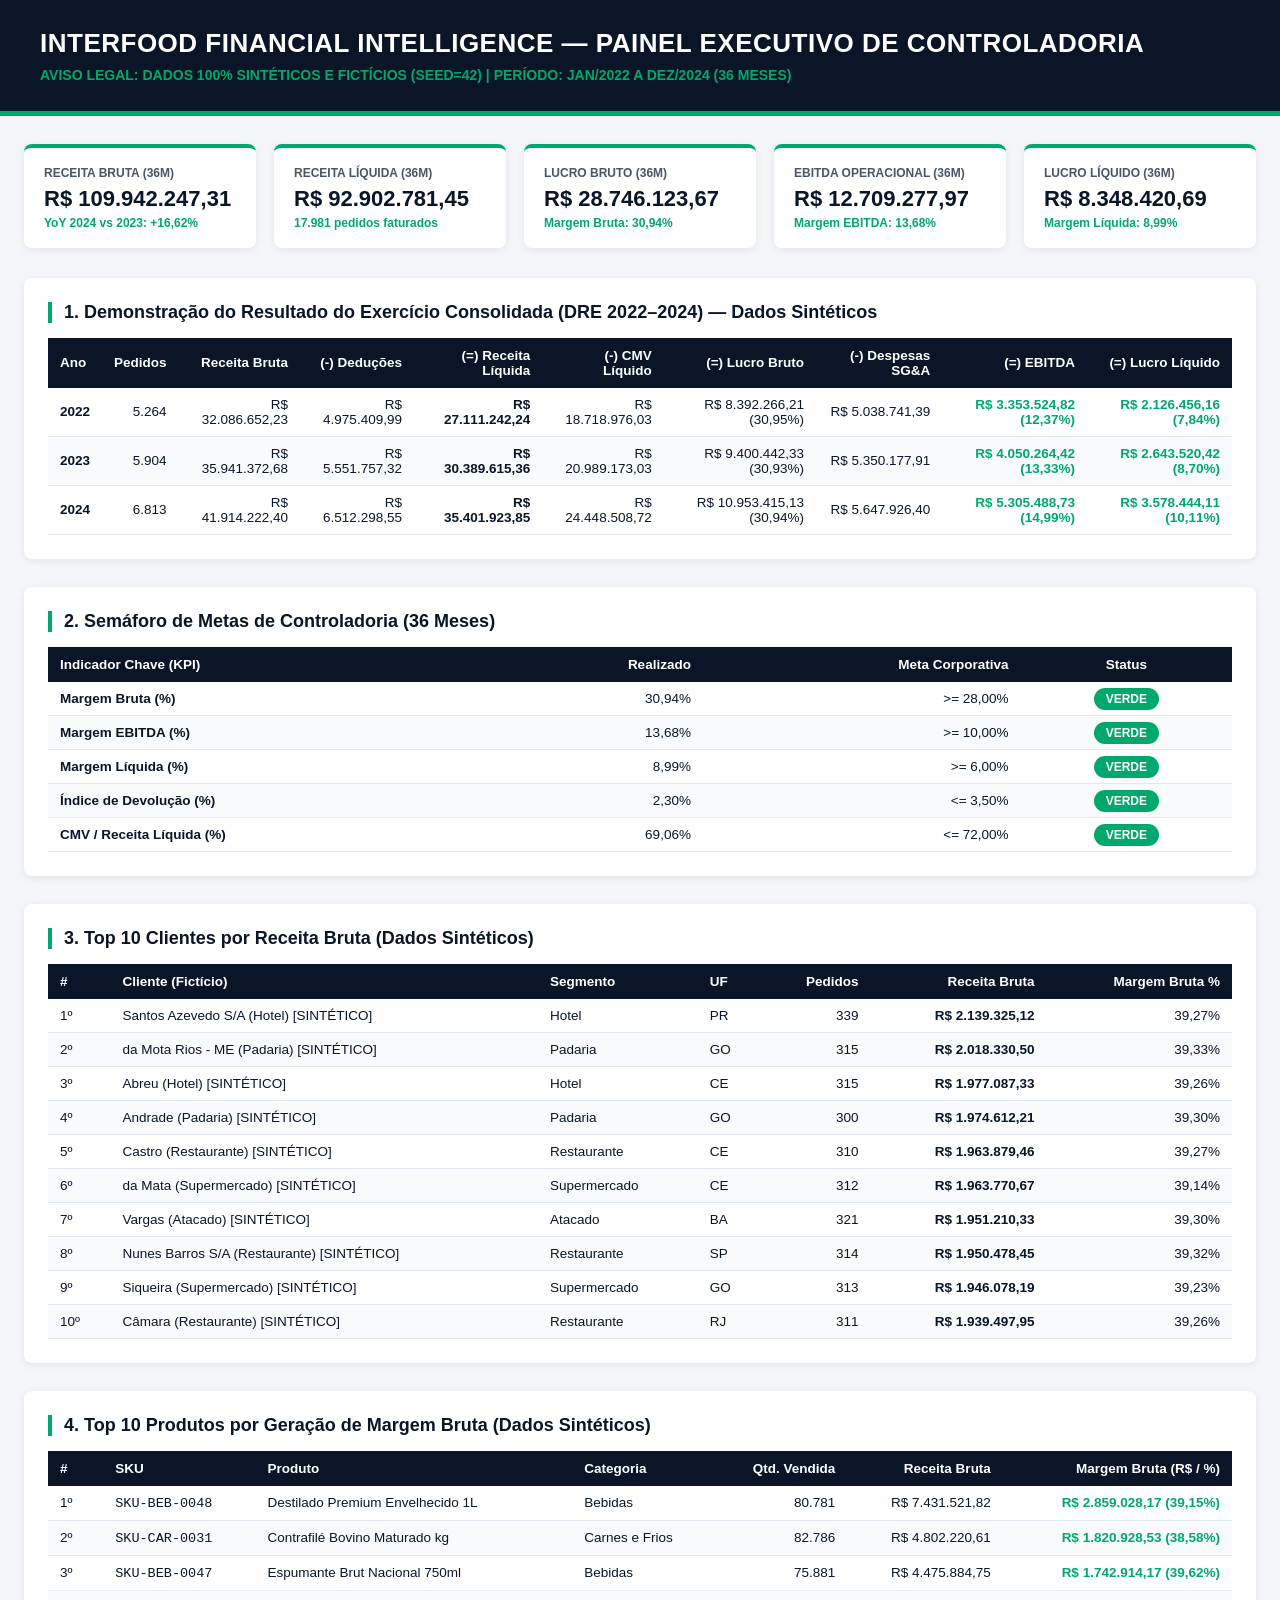
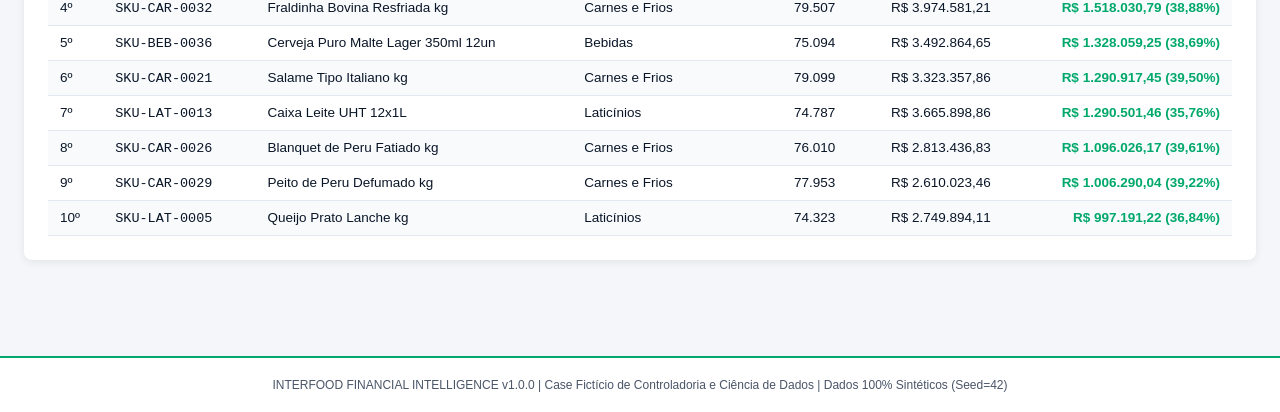
==== docs/index.html @ bc3d0195 "fix: adiciona pagina inicial para GitHub Pages" ====
<!DOCTYPE html>
<html lang="pt-BR">
<head>
    <meta charset="UTF-8">
    <title>INTERFOOD FINANCIAL INTELLIGENCE — Relatório Executivo (Dados Sintéticos)</title>
    <style>
        body {
            font-family: 'Segoe UI', Roboto, Helvetica, Arial, sans-serif;
            background-color: #F4F6F9;
            color: #0A1628;
            margin: 0;
            padding: 0;
        }
        header {
            background-color: #0A1628;
            color: #FFFFFF;
            padding: 28px 40px;
            border-bottom: 5px solid #00A86B;
        }
        header h1 {
            margin: 0;
            font-size: 26px;
            letter-spacing: 0.5px;
        }
        header p {
            margin: 8px 0 0 0;
            color: #00A86B;
            font-weight: 600;
            font-size: 14px;
        }
        .container {
            max-width: 1280px;
            margin: 28px auto;
            padding: 0 24px 40px 24px;
        }
        .kpi-grid {
            display: grid;
            grid-template-columns: repeat(auto-fit, minmax(220px, 1fr));
            gap: 18px;
            margin-bottom: 30px;
        }
        .kpi-card {
            background: #FFFFFF;
            border-top: 4px solid #00A86B;
            border-radius: 8px;
            padding: 18px 20px;
            box-shadow: 0 2px 8px rgba(10, 22, 40, 0.08);
        }
        .kpi-card .label {
            font-size: 12px;
            text-transform: uppercase;
            color: #4A5568;
            font-weight: 700;
        }
        .kpi-card .value {
            font-size: 22px;
            font-weight: 800;
            color: #0A1628;
            margin-top: 6px;
        }
        .kpi-card .sub {
            font-size: 12px;
            color: #00A86B;
            font-weight: 600;
            margin-top: 4px;
        }
        .section-card {
            background: #FFFFFF;
            border-radius: 8px;
            padding: 24px;
            margin-bottom: 28px;
            box-shadow: 0 2px 8px rgba(10, 22, 40, 0.08);
        }
        .section-card h2 {
            margin-top: 0;
            font-size: 18px;
            color: #0A1628;
            border-left: 4px solid #00A86B;
            padding-left: 12px;
        }
        table {
            width: 100%;
            border-collapse: collapse;
            font-size: 13.5px;
            margin-top: 12px;
        }
        th {
            background-color: #0A1628;
            color: #FFFFFF;
            text-align: left;
            padding: 10px 12px;
            font-weight: 600;
        }
        td {
            padding: 9px 12px;
            border-bottom: 1px solid #E2E8F0;
        }
        tr:nth-child(even) {
            background-color: #F8FAFC;
        }
        .num {
            text-align: right;
            font-variant-numeric: tabular-nums;
        }
        .highlight {
            color: #00A86B;
            font-weight: 700;
        }
        footer {
            text-align: center;
            padding: 20px;
            font-size: 12px;
            color: #4A5568;
            background: #FFFFFF;
            border-top: 2px solid #00A86B;
        }
    </style>
</head>
<body>
    <header>
        <h1>INTERFOOD FINANCIAL INTELLIGENCE — PAINEL EXECUTIVO DE CONTROLADORIA</h1>
        <p>AVISO LEGAL: DADOS 100% SINTÉTICOS E FICTÍCIOS (SEED=42) | PERÍODO: JAN/2022 A DEZ/2024 (36 MESES)</p>
    </header>
    <div class="container">
        <div class="kpi-grid">
            <div class="kpi-card">
                <div class="label">Receita Bruta (36M)</div>
                <div class="value">R$ 109.942.247,31</div>
                <div class="sub">YoY 2024 vs 2023: +16,62%</div>
            </div>
            <div class="kpi-card">
                <div class="label">Receita Líquida (36M)</div>
                <div class="value">R$ 92.902.781,45</div>
                <div class="sub">17.981 pedidos faturados</div>
            </div>
            <div class="kpi-card">
                <div class="label">Lucro Bruto (36M)</div>
                <div class="value">R$ 28.746.123,67</div>
                <div class="sub">Margem Bruta: 30,94%</div>
            </div>
            <div class="kpi-card">
                <div class="label">EBITDA Operacional (36M)</div>
                <div class="value">R$ 12.709.277,97</div>
                <div class="sub">Margem EBITDA: 13,68%</div>
            </div>
            <div class="kpi-card">
                <div class="label">Lucro Líquido (36M)</div>
                <div class="value">R$ 8.348.420,69</div>
                <div class="sub">Margem Líquida: 8,99%</div>
            </div>
        </div>

        <div class="section-card">
            <h2>1. Demonstração do Resultado do Exercício Consolidada (DRE 2022–2024) — Dados Sintéticos</h2>
            <table>
                <thead>
                    <tr>
                        <th>Ano</th>
                        <th class="num">Pedidos</th>
                        <th class="num">Receita Bruta</th>
                        <th class="num">(-) Deduções</th>
                        <th class="num">(=) Receita Líquida</th>
                        <th class="num">(-) CMV Líquido</th>
                        <th class="num">(=) Lucro Bruto</th>
                        <th class="num">(-) Despesas SG&A</th>
                        <th class="num">(=) EBITDA</th>
                        <th class="num">(=) Lucro Líquido</th>
                    </tr>
                </thead>
                <tbody>
                    
        <tr>
            <td><strong>2022</strong></td>
            <td class="num">5.264</td>
            <td class="num">R$ 32.086.652,23</td>
            <td class="num">R$ 4.975.409,99</td>
            <td class="num"><strong>R$ 27.111.242,24</strong></td>
            <td class="num">R$ 18.718.976,03</td>
            <td class="num">R$ 8.392.266,21 (30,95%)</td>
            <td class="num">R$ 5.038.741,39</td>
            <td class="num highlight">R$ 3.353.524,82 (12,37%)</td>
            <td class="num highlight">R$ 2.126.456,16 (7,84%)</td>
        </tr>
        
        <tr>
            <td><strong>2023</strong></td>
            <td class="num">5.904</td>
            <td class="num">R$ 35.941.372,68</td>
            <td class="num">R$ 5.551.757,32</td>
            <td class="num"><strong>R$ 30.389.615,36</strong></td>
            <td class="num">R$ 20.989.173,03</td>
            <td class="num">R$ 9.400.442,33 (30,93%)</td>
            <td class="num">R$ 5.350.177,91</td>
            <td class="num highlight">R$ 4.050.264,42 (13,33%)</td>
            <td class="num highlight">R$ 2.643.520,42 (8,70%)</td>
        </tr>
        
        <tr>
            <td><strong>2024</strong></td>
            <td class="num">6.813</td>
            <td class="num">R$ 41.914.222,40</td>
            <td class="num">R$ 6.512.298,55</td>
            <td class="num"><strong>R$ 35.401.923,85</strong></td>
            <td class="num">R$ 24.448.508,72</td>
            <td class="num">R$ 10.953.415,13 (30,94%)</td>
            <td class="num">R$ 5.647.926,40</td>
            <td class="num highlight">R$ 5.305.488,73 (14,99%)</td>
            <td class="num highlight">R$ 3.578.444,11 (10,11%)</td>
        </tr>
        
                </tbody>
            </table>
        </div>

        <div class="section-card">
            <h2>2. Semáforo de Metas de Controladoria (36 Meses)</h2>
            <table>
                <thead>
                    <tr>
                        <th>Indicador Chave (KPI)</th>
                        <th class="num">Realizado</th>
                        <th class="num">Meta Corporativa</th>
                        <th style="text-align:center;">Status</th>
                    </tr>
                </thead>
                <tbody>
                    
        <tr>
            <td><strong>Margem Bruta (%)</strong></td>
            <td class="num">30,94%</td>
            <td class="num">>= 28,00%</td>
            <td style="text-align:center;"><span style="background:#00A86B;color:#FFFFFF;padding:4px 12px;border-radius:12px;font-weight:bold;font-size:12px;">VERDE</span></td>
        </tr>
        
        <tr>
            <td><strong>Margem EBITDA (%)</strong></td>
            <td class="num">13,68%</td>
            <td class="num">>= 10,00%</td>
            <td style="text-align:center;"><span style="background:#00A86B;color:#FFFFFF;padding:4px 12px;border-radius:12px;font-weight:bold;font-size:12px;">VERDE</span></td>
        </tr>
        
        <tr>
            <td><strong>Margem Líquida (%)</strong></td>
            <td class="num">8,99%</td>
            <td class="num">>= 6,00%</td>
            <td style="text-align:center;"><span style="background:#00A86B;color:#FFFFFF;padding:4px 12px;border-radius:12px;font-weight:bold;font-size:12px;">VERDE</span></td>
        </tr>
        
        <tr>
            <td><strong>Índice de Devolução (%)</strong></td>
            <td class="num">2,30%</td>
            <td class="num"><= 3,50%</td>
            <td style="text-align:center;"><span style="background:#00A86B;color:#FFFFFF;padding:4px 12px;border-radius:12px;font-weight:bold;font-size:12px;">VERDE</span></td>
        </tr>
        
        <tr>
            <td><strong>CMV / Receita Líquida (%)</strong></td>
            <td class="num">69,06%</td>
            <td class="num"><= 72,00%</td>
            <td style="text-align:center;"><span style="background:#00A86B;color:#FFFFFF;padding:4px 12px;border-radius:12px;font-weight:bold;font-size:12px;">VERDE</span></td>
        </tr>
        
                </tbody>
            </table>
        </div>

        <div class="section-card">
            <h2>3. Top 10 Clientes por Receita Bruta (Dados Sintéticos)</h2>
            <table>
                <thead>
                    <tr>
                        <th>#</th>
                        <th>Cliente (Fictício)</th>
                        <th>Segmento</th>
                        <th>UF</th>
                        <th class="num">Pedidos</th>
                        <th class="num">Receita Bruta</th>
                        <th class="num">Margem Bruta %</th>
                    </tr>
                </thead>
                <tbody>
                    
        <tr>
            <td>1º</td>
            <td>Santos Azevedo S/A (Hotel) [SINTÉTICO]</td>
            <td>Hotel</td>
            <td>PR</td>
            <td class="num">339</td>
            <td class="num"><strong>R$ 2.139.325,12</strong></td>
            <td class="num">39,27%</td>
        </tr>
        
        <tr>
            <td>2º</td>
            <td>da Mota Rios - ME (Padaria) [SINTÉTICO]</td>
            <td>Padaria</td>
            <td>GO</td>
            <td class="num">315</td>
            <td class="num"><strong>R$ 2.018.330,50</strong></td>
            <td class="num">39,33%</td>
        </tr>
        
        <tr>
            <td>3º</td>
            <td>Abreu (Hotel) [SINTÉTICO]</td>
            <td>Hotel</td>
            <td>CE</td>
            <td class="num">315</td>
            <td class="num"><strong>R$ 1.977.087,33</strong></td>
            <td class="num">39,26%</td>
        </tr>
        
        <tr>
            <td>4º</td>
            <td>Andrade (Padaria) [SINTÉTICO]</td>
            <td>Padaria</td>
            <td>GO</td>
            <td class="num">300</td>
            <td class="num"><strong>R$ 1.974.612,21</strong></td>
            <td class="num">39,30%</td>
        </tr>
        
        <tr>
            <td>5º</td>
            <td>Castro (Restaurante) [SINTÉTICO]</td>
            <td>Restaurante</td>
            <td>CE</td>
            <td class="num">310</td>
            <td class="num"><strong>R$ 1.963.879,46</strong></td>
            <td class="num">39,27%</td>
        </tr>
        
        <tr>
            <td>6º</td>
            <td>da Mata (Supermercado) [SINTÉTICO]</td>
            <td>Supermercado</td>
            <td>CE</td>
            <td class="num">312</td>
            <td class="num"><strong>R$ 1.963.770,67</strong></td>
            <td class="num">39,14%</td>
        </tr>
        
        <tr>
            <td>7º</td>
            <td>Vargas (Atacado) [SINTÉTICO]</td>
            <td>Atacado</td>
            <td>BA</td>
            <td class="num">321</td>
            <td class="num"><strong>R$ 1.951.210,33</strong></td>
            <td class="num">39,30%</td>
        </tr>
        
        <tr>
            <td>8º</td>
            <td>Nunes Barros S/A (Restaurante) [SINTÉTICO]</td>
            <td>Restaurante</td>
            <td>SP</td>
            <td class="num">314</td>
            <td class="num"><strong>R$ 1.950.478,45</strong></td>
            <td class="num">39,32%</td>
        </tr>
        
        <tr>
            <td>9º</td>
            <td>Siqueira (Supermercado) [SINTÉTICO]</td>
            <td>Supermercado</td>
            <td>GO</td>
            <td class="num">313</td>
            <td class="num"><strong>R$ 1.946.078,19</strong></td>
            <td class="num">39,23%</td>
        </tr>
        
        <tr>
            <td>10º</td>
            <td>Câmara (Restaurante) [SINTÉTICO]</td>
            <td>Restaurante</td>
            <td>RJ</td>
            <td class="num">311</td>
            <td class="num"><strong>R$ 1.939.497,95</strong></td>
            <td class="num">39,26%</td>
        </tr>
        
                </tbody>
            </table>
        </div>

        <div class="section-card">
            <h2>4. Top 10 Produtos por Geração de Margem Bruta (Dados Sintéticos)</h2>
            <table>
                <thead>
                    <tr>
                        <th>#</th>
                        <th>SKU</th>
                        <th>Produto</th>
                        <th>Categoria</th>
                        <th class="num">Qtd. Vendida</th>
                        <th class="num">Receita Bruta</th>
                        <th class="num">Margem Bruta (R$ / %)</th>
                    </tr>
                </thead>
                <tbody>
                    
        <tr>
            <td>1º</td>
            <td><code>SKU-BEB-0048</code></td>
            <td>Destilado Premium Envelhecido 1L</td>
            <td>Bebidas</td>
            <td class="num">80.781</td>
            <td class="num">R$ 7.431.521,82</td>
            <td class="num highlight">R$ 2.859.028,17 (39,15%)</td>
        </tr>
        
        <tr>
            <td>2º</td>
            <td><code>SKU-CAR-0031</code></td>
            <td>Contrafilé Bovino Maturado kg</td>
            <td>Carnes e Frios</td>
            <td class="num">82.786</td>
            <td class="num">R$ 4.802.220,61</td>
            <td class="num highlight">R$ 1.820.928,53 (38,58%)</td>
        </tr>
        
        <tr>
            <td>3º</td>
            <td><code>SKU-BEB-0047</code></td>
            <td>Espumante Brut Nacional 750ml</td>
            <td>Bebidas</td>
            <td class="num">75.881</td>
            <td class="num">R$ 4.475.884,75</td>
            <td class="num highlight">R$ 1.742.914,17 (39,62%)</td>
        </tr>
        
        <tr>
            <td>4º</td>
            <td><code>SKU-CAR-0032</code></td>
            <td>Fraldinha Bovina Resfriada kg</td>
            <td>Carnes e Frios</td>
            <td class="num">79.507</td>
            <td class="num">R$ 3.974.581,21</td>
            <td class="num highlight">R$ 1.518.030,79 (38,88%)</td>
        </tr>
        
        <tr>
            <td>5º</td>
            <td><code>SKU-BEB-0036</code></td>
            <td>Cerveja Puro Malte Lager 350ml 12un</td>
            <td>Bebidas</td>
            <td class="num">75.094</td>
            <td class="num">R$ 3.492.864,65</td>
            <td class="num highlight">R$ 1.328.059,25 (38,69%)</td>
        </tr>
        
        <tr>
            <td>6º</td>
            <td><code>SKU-CAR-0021</code></td>
            <td>Salame Tipo Italiano kg</td>
            <td>Carnes e Frios</td>
            <td class="num">79.099</td>
            <td class="num">R$ 3.323.357,86</td>
            <td class="num highlight">R$ 1.290.917,45 (39,50%)</td>
        </tr>
        
        <tr>
            <td>7º</td>
            <td><code>SKU-LAT-0013</code></td>
            <td>Caixa Leite UHT 12x1L</td>
            <td>Laticínios</td>
            <td class="num">74.787</td>
            <td class="num">R$ 3.665.898,86</td>
            <td class="num highlight">R$ 1.290.501,46 (35,76%)</td>
        </tr>
        
        <tr>
            <td>8º</td>
            <td><code>SKU-CAR-0026</code></td>
            <td>Blanquet de Peru Fatiado kg</td>
            <td>Carnes e Frios</td>
            <td class="num">76.010</td>
            <td class="num">R$ 2.813.436,83</td>
            <td class="num highlight">R$ 1.096.026,17 (39,61%)</td>
        </tr>
        
        <tr>
            <td>9º</td>
            <td><code>SKU-CAR-0029</code></td>
            <td>Peito de Peru Defumado kg</td>
            <td>Carnes e Frios</td>
            <td class="num">77.953</td>
            <td class="num">R$ 2.610.023,46</td>
            <td class="num highlight">R$ 1.006.290,04 (39,22%)</td>
        </tr>
        
        <tr>
            <td>10º</td>
            <td><code>SKU-LAT-0005</code></td>
            <td>Queijo Prato Lanche kg</td>
            <td>Laticínios</td>
            <td class="num">74.323</td>
            <td class="num">R$ 2.749.894,11</td>
            <td class="num highlight">R$ 997.191,22 (36,84%)</td>
        </tr>
        
                </tbody>
            </table>
        </div>
    </div>
    <footer>
        INTERFOOD FINANCIAL INTELLIGENCE v1.0.0 | Case Fictício de Controladoria e Ciência de Dados | Dados 100% Sintéticos (Seed=42)
    </footer>
</body>
</html>
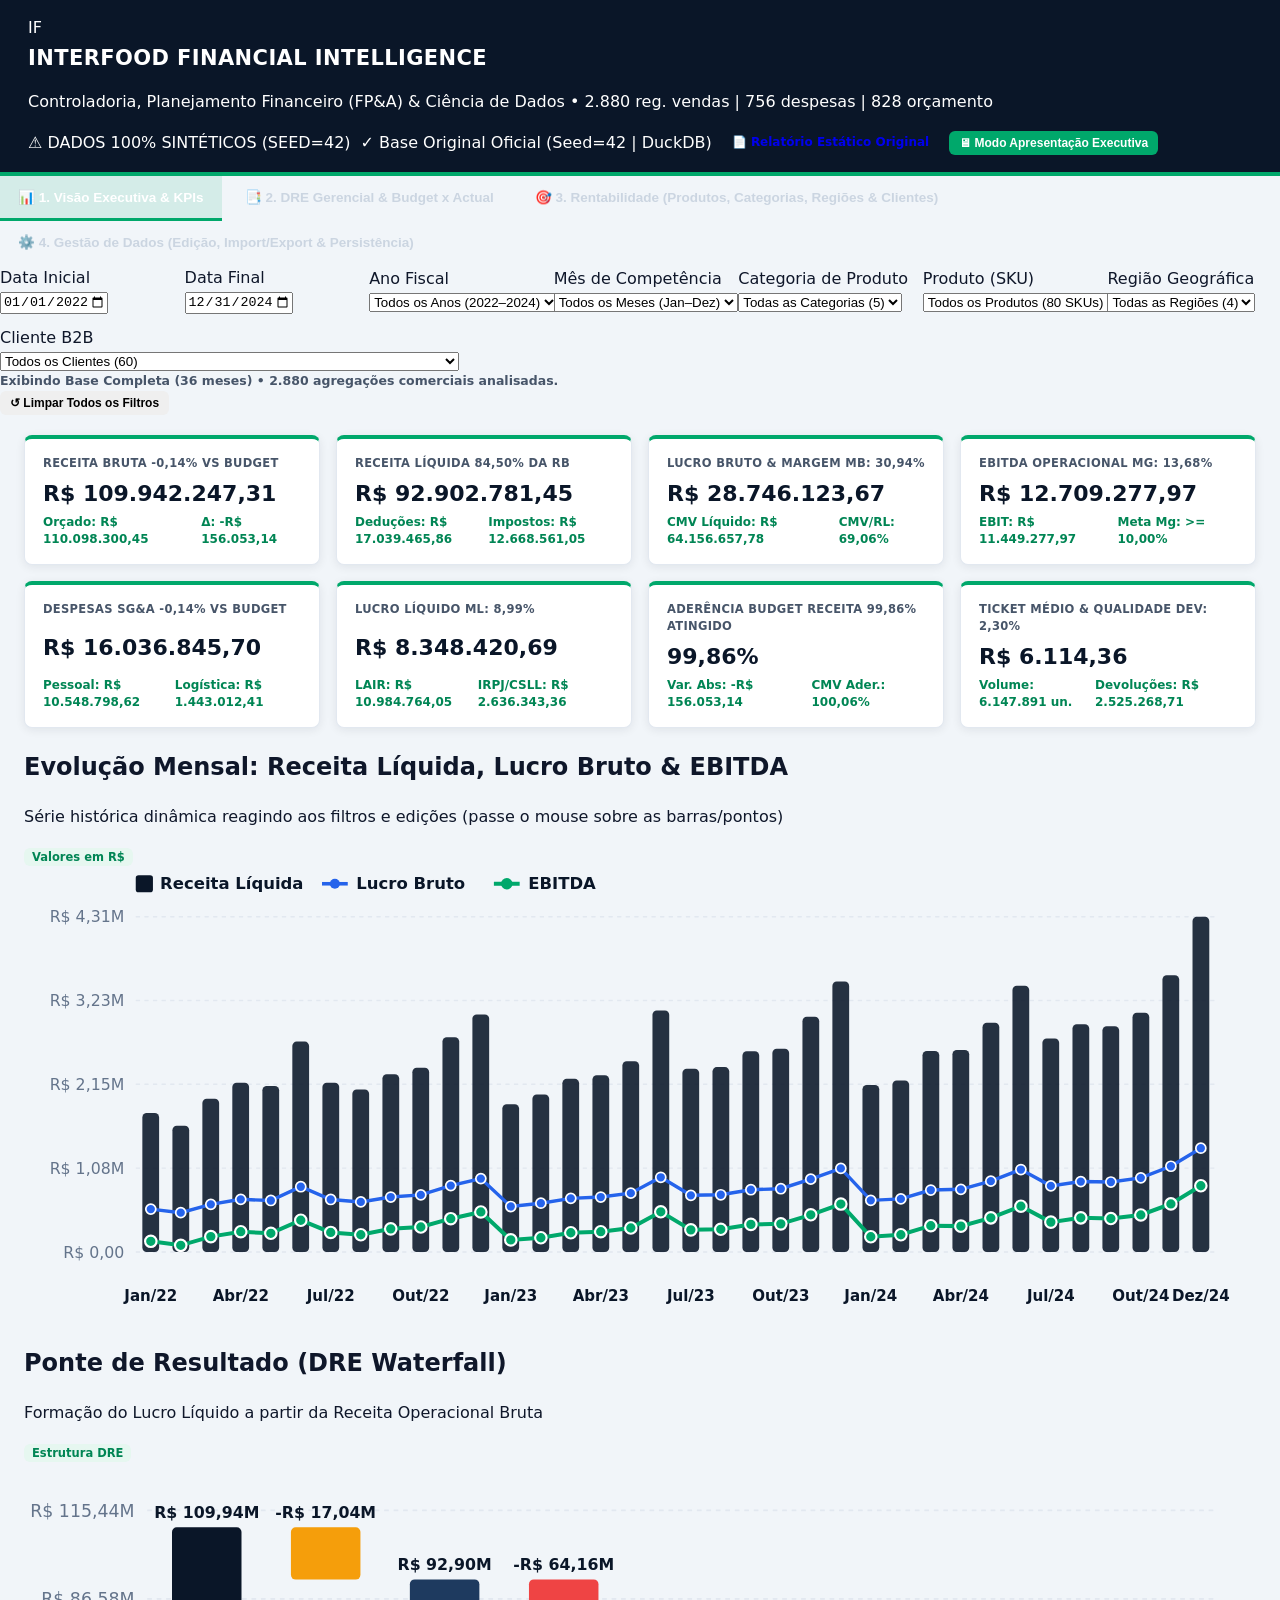
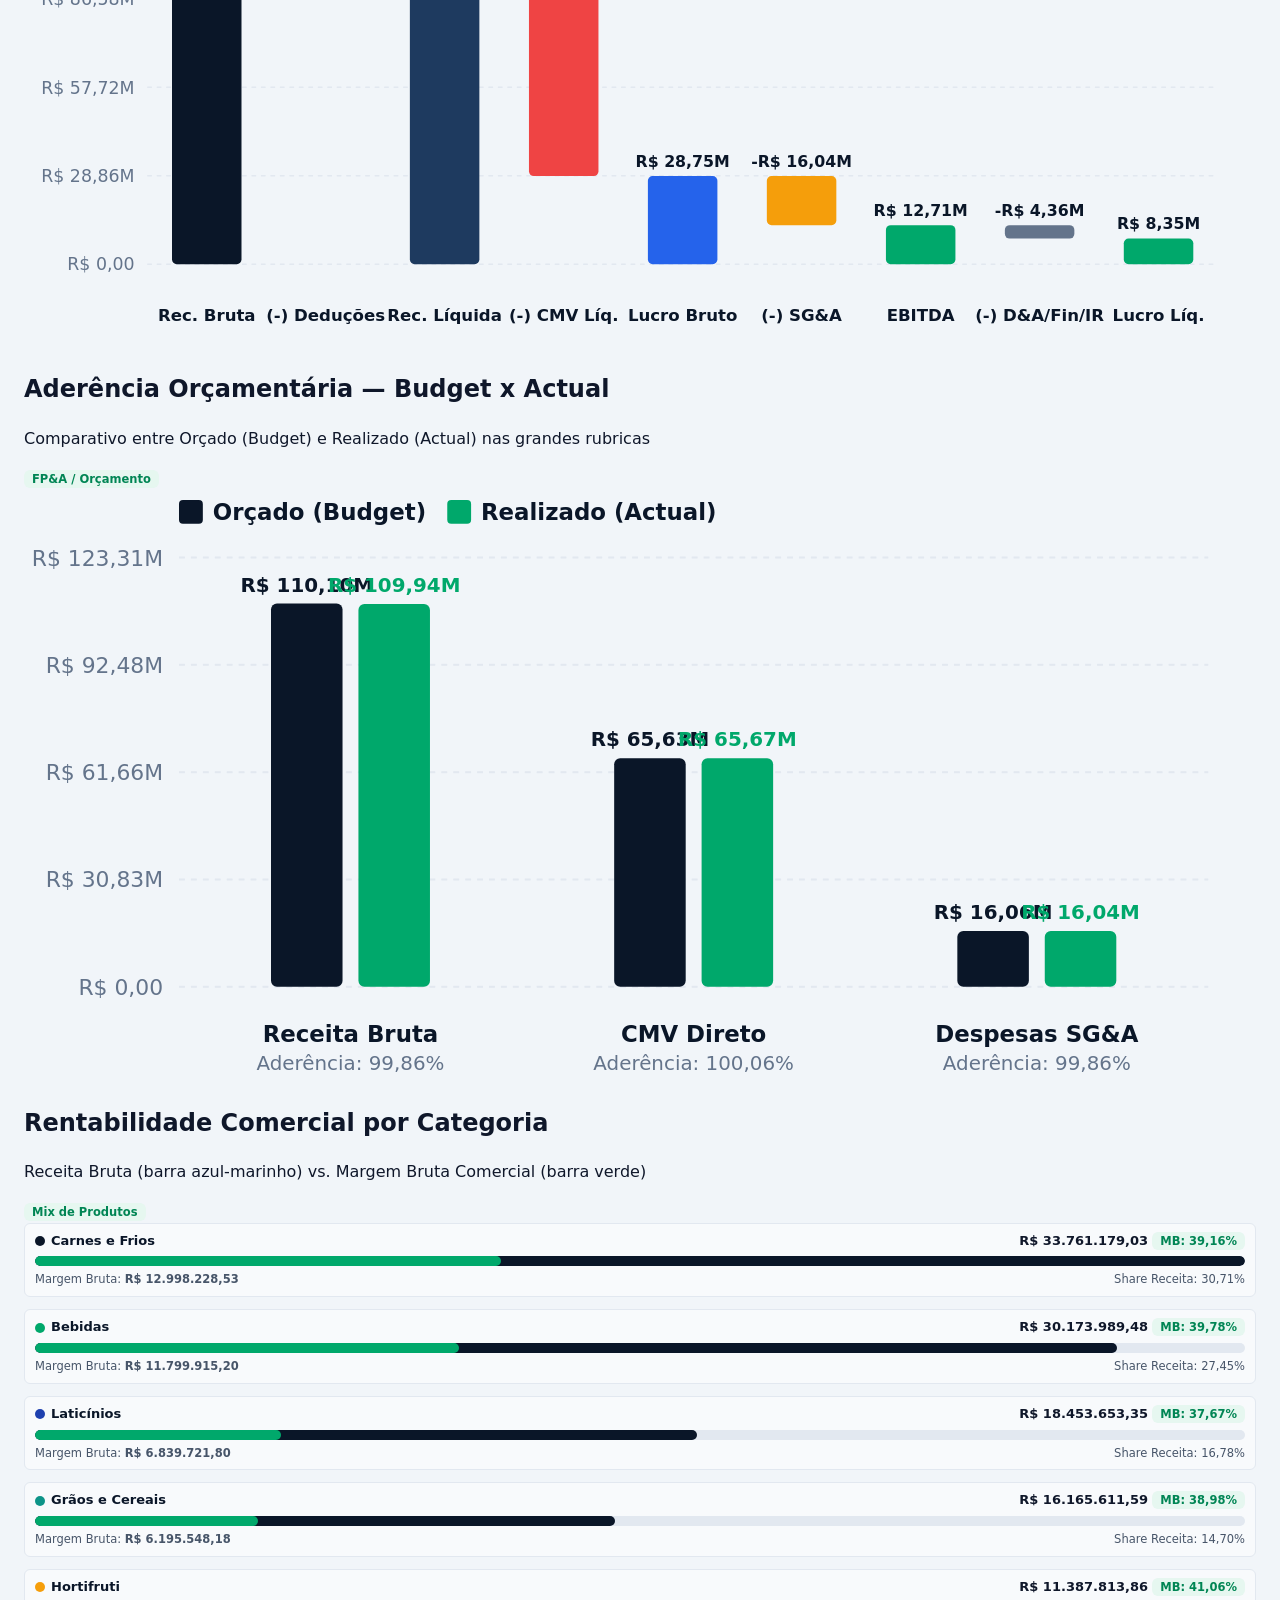
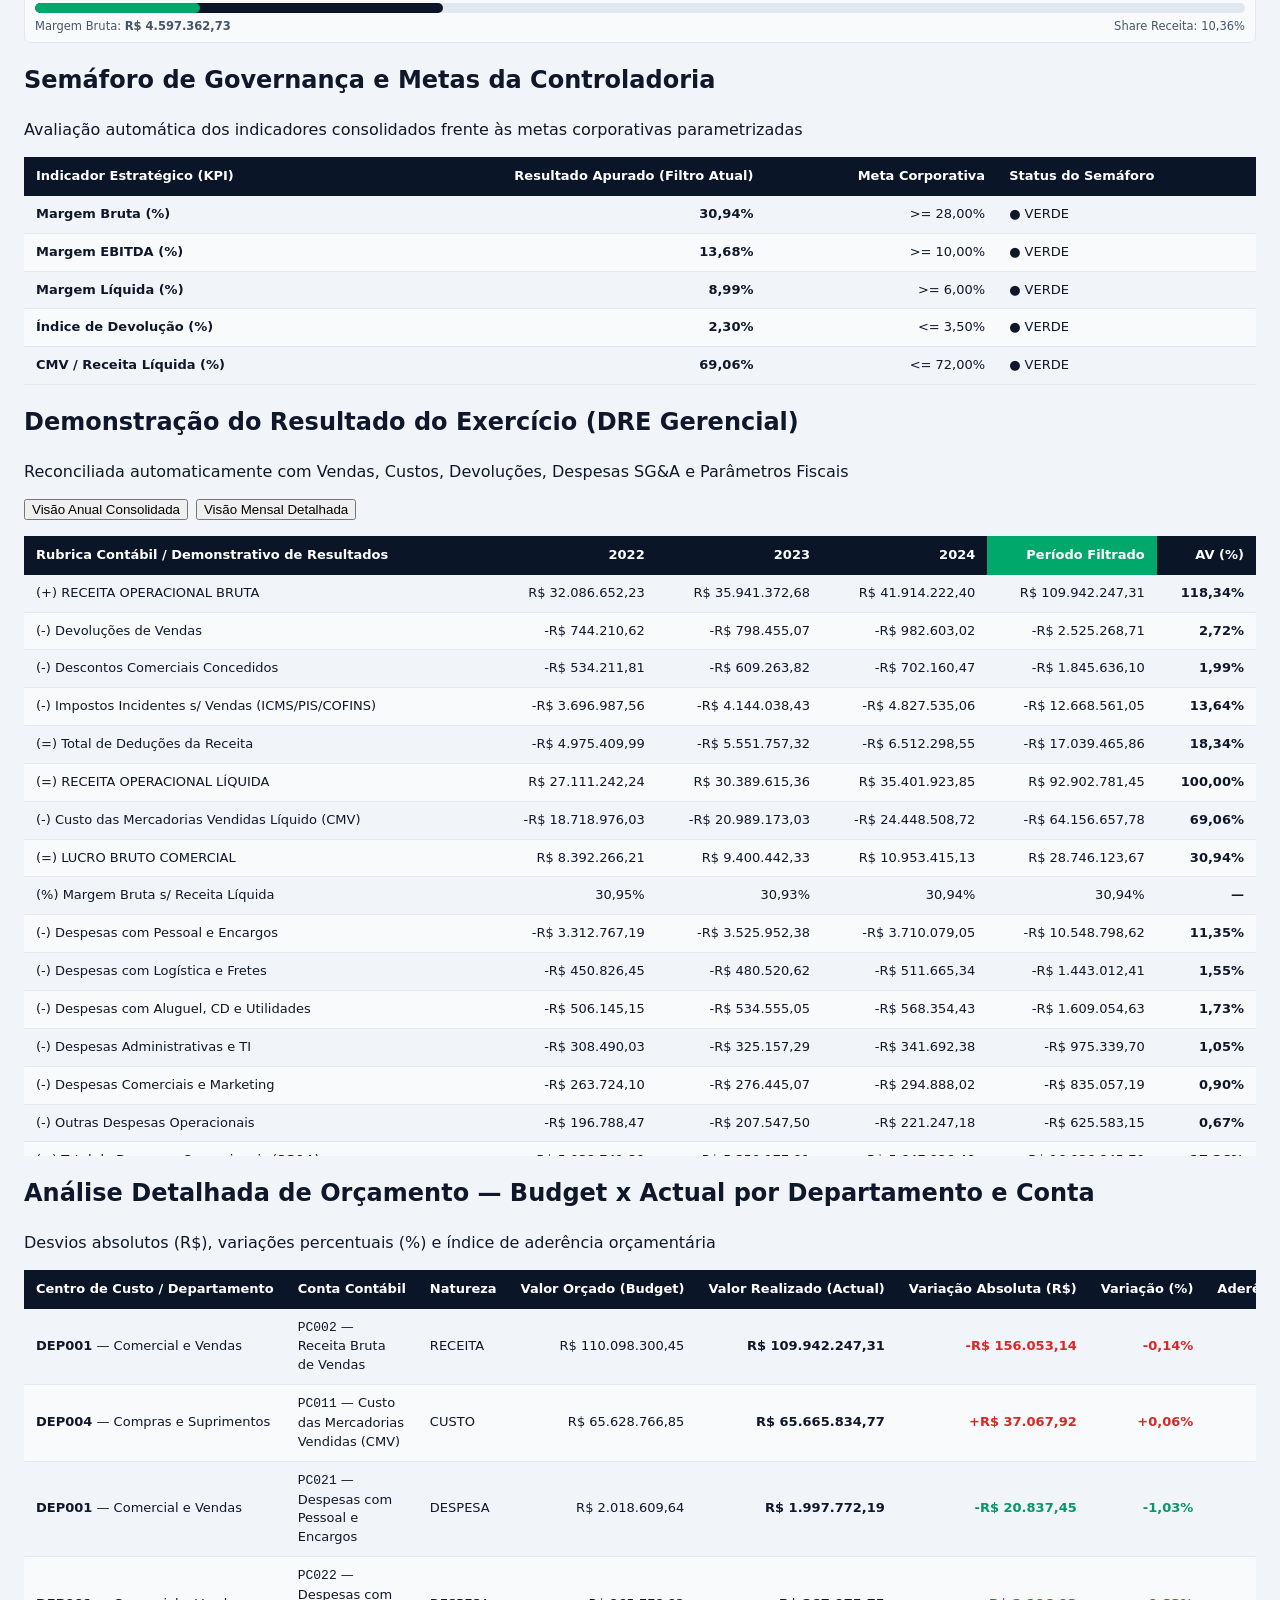
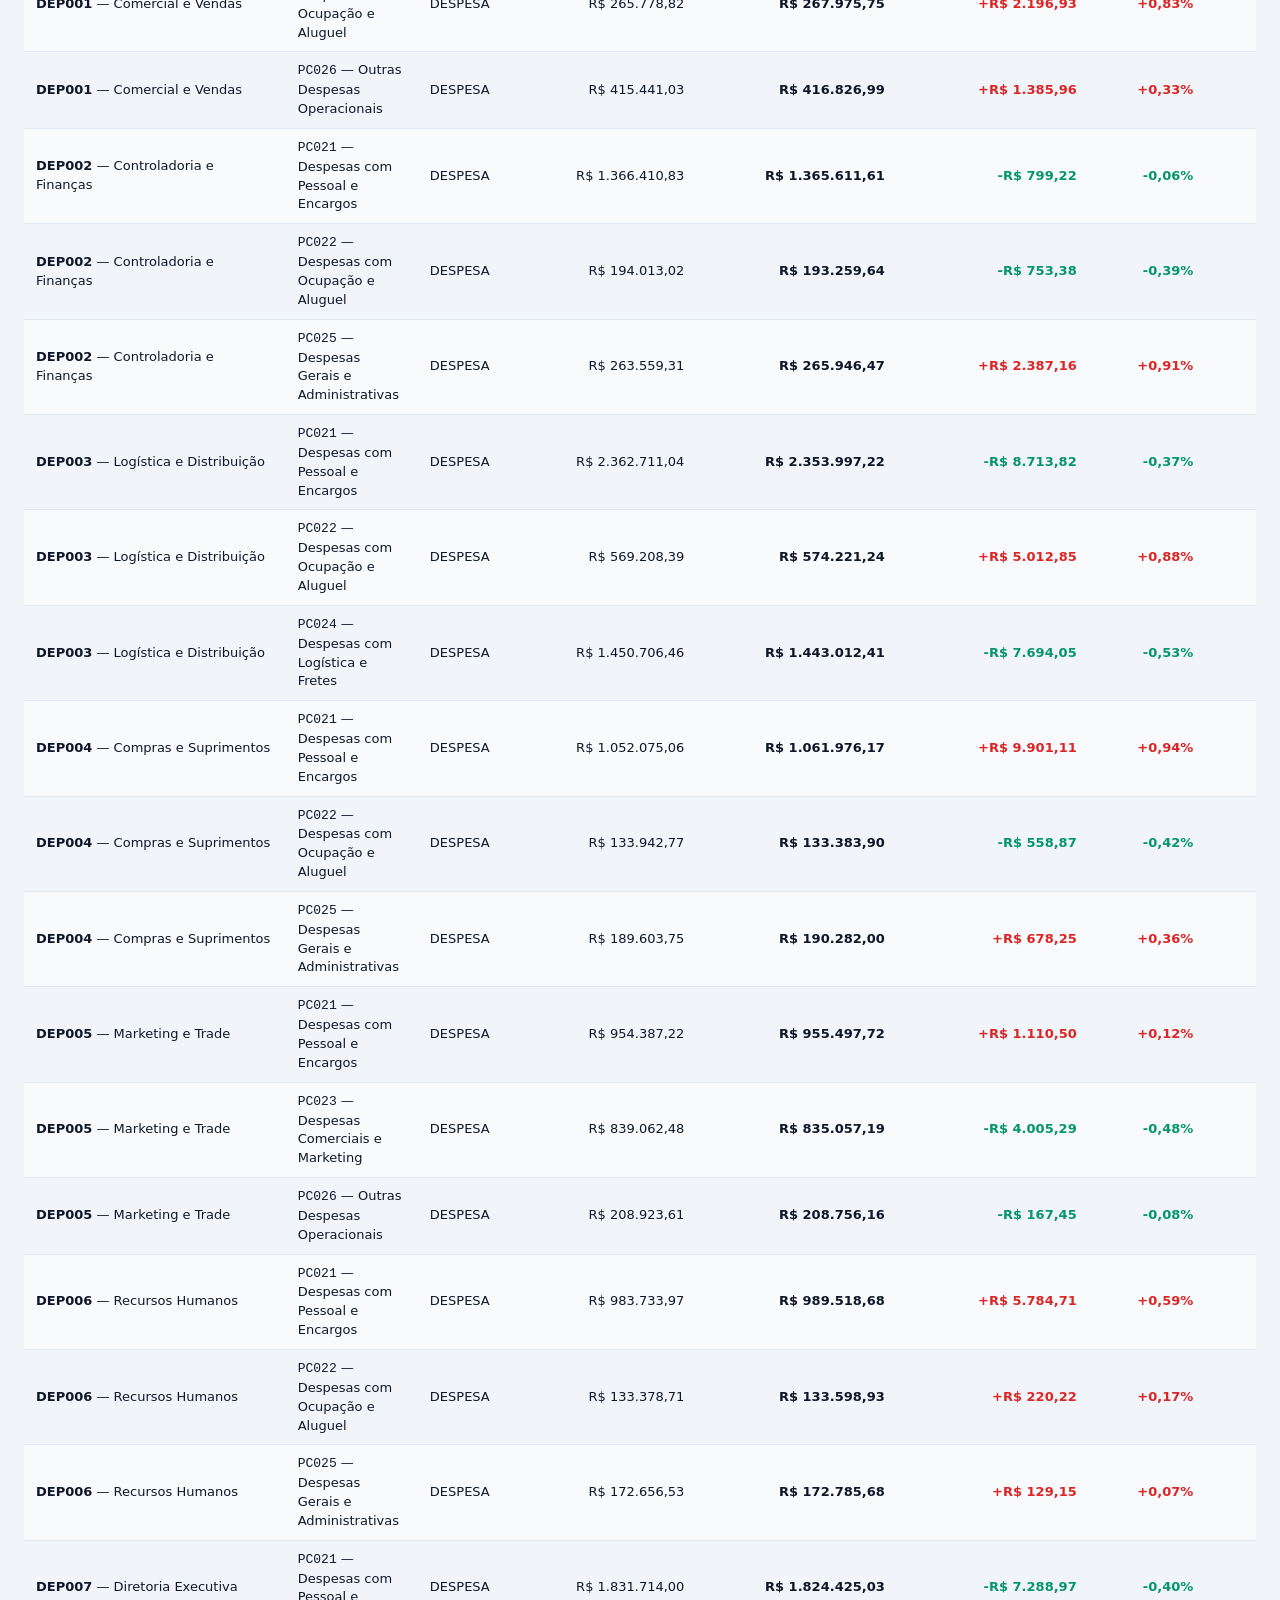
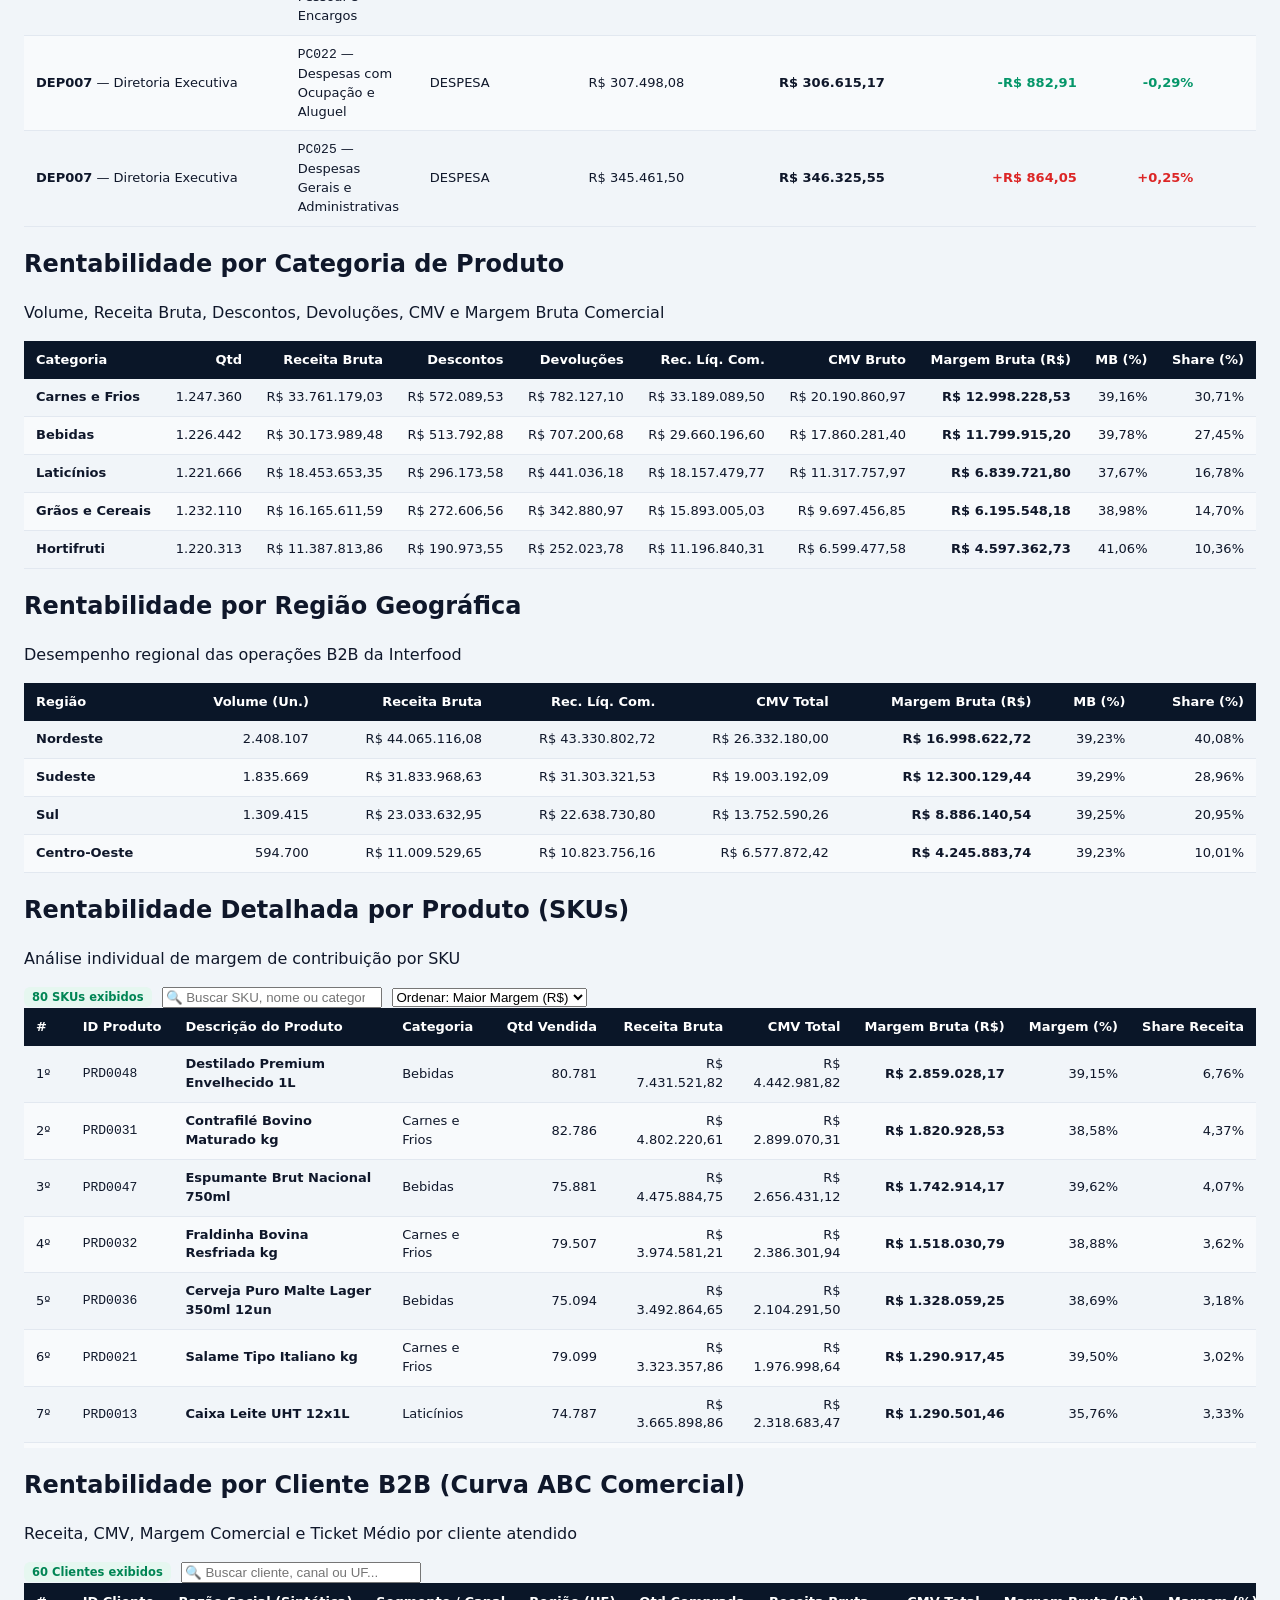
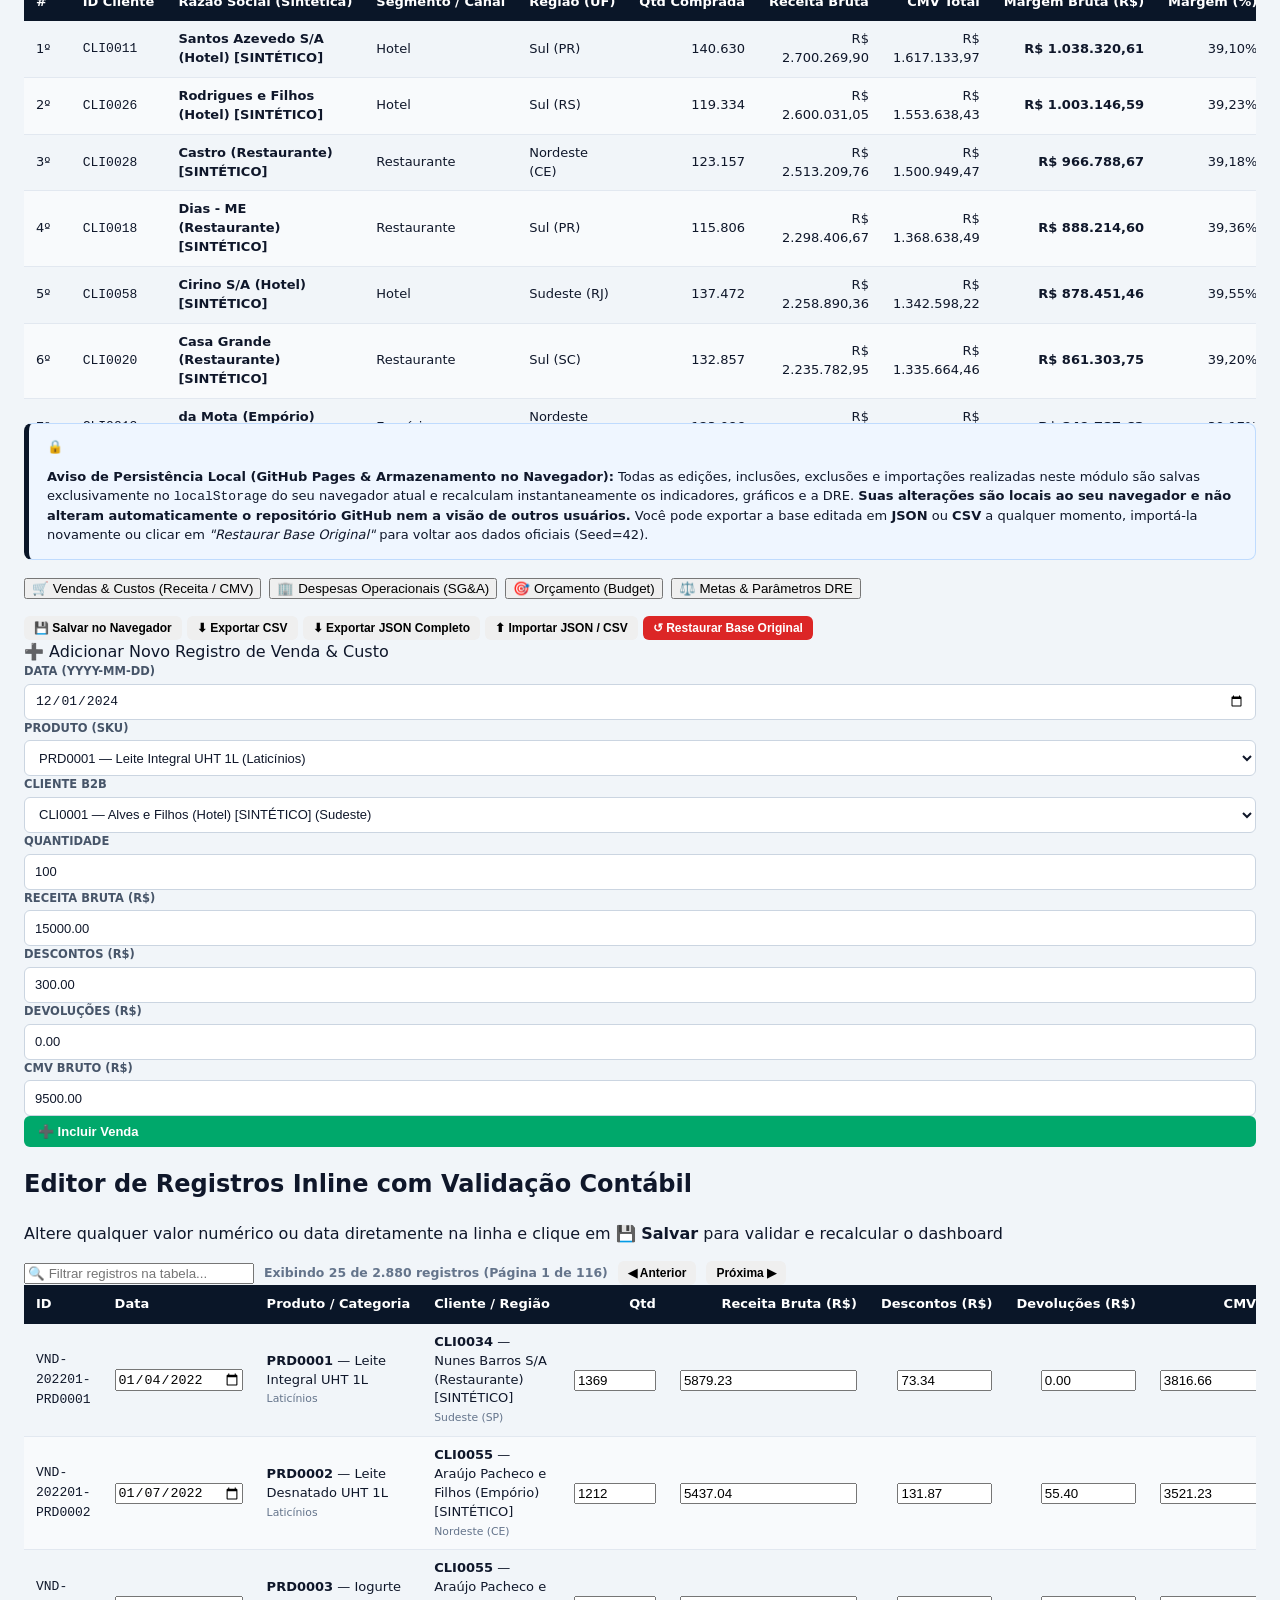
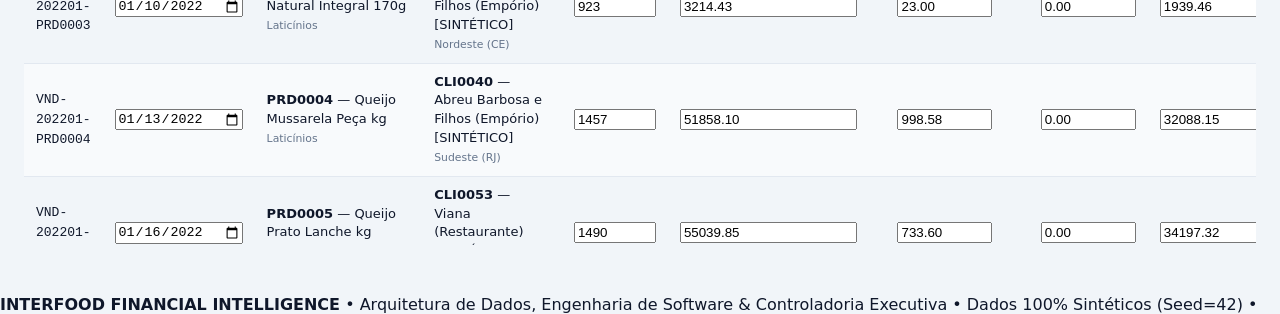
==== commit 512aada4: "feat(dashboard): evolve into interactive executive controllership dashboard with dynamic filters, CR" ====
--- a/docs/index.html
+++ b/docs/index.html
@@ -1,511 +1,586 @@
 <!DOCTYPE html>
 <html lang="pt-BR">
 <head>
-    <meta charset="UTF-8">
-    <title>INTERFOOD FINANCIAL INTELLIGENCE — Relatório Executivo (Dados Sintéticos)</title>
-    <style>
-        body {
-            font-family: 'Segoe UI', Roboto, Helvetica, Arial, sans-serif;
-            background-color: #F4F6F9;
-            color: #0A1628;
-            margin: 0;
-            padding: 0;
-        }
-        header {
-            background-color: #0A1628;
-            color: #FFFFFF;
-            padding: 28px 40px;
-            border-bottom: 5px solid #00A86B;
-        }
-        header h1 {
-            margin: 0;
-            font-size: 26px;
-            letter-spacing: 0.5px;
-        }
-        header p {
-            margin: 8px 0 0 0;
-            color: #00A86B;
-            font-weight: 600;
-            font-size: 14px;
-        }
-        .container {
-            max-width: 1280px;
-            margin: 28px auto;
-            padding: 0 24px 40px 24px;
-        }
-        .kpi-grid {
-            display: grid;
-            grid-template-columns: repeat(auto-fit, minmax(220px, 1fr));
-            gap: 18px;
-            margin-bottom: 30px;
-        }
-        .kpi-card {
-            background: #FFFFFF;
-            border-top: 4px solid #00A86B;
-            border-radius: 8px;
-            padding: 18px 20px;
-            box-shadow: 0 2px 8px rgba(10, 22, 40, 0.08);
-        }
-        .kpi-card .label {
-            font-size: 12px;
-            text-transform: uppercase;
-            color: #4A5568;
-            font-weight: 700;
-        }
-        .kpi-card .value {
-            font-size: 22px;
-            font-weight: 800;
-            color: #0A1628;
-            margin-top: 6px;
-        }
-        .kpi-card .sub {
-            font-size: 12px;
-            color: #00A86B;
-            font-weight: 600;
-            margin-top: 4px;
-        }
-        .section-card {
-            background: #FFFFFF;
-            border-radius: 8px;
-            padding: 24px;
-            margin-bottom: 28px;
-            box-shadow: 0 2px 8px rgba(10, 22, 40, 0.08);
-        }
-        .section-card h2 {
-            margin-top: 0;
-            font-size: 18px;
-            color: #0A1628;
-            border-left: 4px solid #00A86B;
-            padding-left: 12px;
-        }
-        table {
-            width: 100%;
-            border-collapse: collapse;
-            font-size: 13.5px;
-            margin-top: 12px;
-        }
-        th {
-            background-color: #0A1628;
-            color: #FFFFFF;
-            text-align: left;
-            padding: 10px 12px;
-            font-weight: 600;
-        }
-        td {
-            padding: 9px 12px;
-            border-bottom: 1px solid #E2E8F0;
-        }
-        tr:nth-child(even) {
-            background-color: #F8FAFC;
-        }
-        .num {
-            text-align: right;
-            font-variant-numeric: tabular-nums;
-        }
-        .highlight {
-            color: #00A86B;
-            font-weight: 700;
-        }
-        footer {
-            text-align: center;
-            padding: 20px;
-            font-size: 12px;
-            color: #4A5568;
-            background: #FFFFFF;
-            border-top: 2px solid #00A86B;
-        }
-    </style>
+    <meta charset="UTF-8" />
+    <meta name="viewport" content="width=device-width, initial-scale=1.0" />
+    <title>INTERFOOD FINANCIAL INTELLIGENCE — Dashboard Interativo de Controladoria & FP&A</title>
+    <meta name="description" content="Dashboard Executivo Interativo de Controladoria, DRE Gerencial, Orçamento (Budget x Actual), Rentabilidade e Simulação Financeira — Interfood Distribuidora de Alimentos." />
+    <link rel="stylesheet" href="assets/css/dashboard.css" />
 </head>
 <body>
-    <header>
-        <h1>INTERFOOD FINANCIAL INTELLIGENCE — PAINEL EXECUTIVO DE CONTROLADORIA</h1>
-        <p>AVISO LEGAL: DADOS 100% SINTÉTICOS E FICTÍCIOS (SEED=42) | PERÍODO: JAN/2022 A DEZ/2024 (36 MESES)</p>
+
+    <!-- ================================================================== -->
+    <!-- 1. TOPBAR EXECUTIVA                                                -->
+    <!-- ================================================================== -->
+    <header class="if-topbar">
+        <div class="if-topbar-inner">
+            <div class="if-brand">
+                <div class="if-brand-logo" aria-hidden="true">IF</div>
+                <div>
+                    <h1 class="if-brand-title">INTERFOOD FINANCIAL INTELLIGENCE</h1>
+                    <p class="if-brand-subtitle">
+                        Controladoria, Planejamento Financeiro (FP&amp;A) &amp; Ciência de Dados •
+                        <span id="headerDatasetCounts">Carregando base DuckDB...</span>
+                    </p>
+                </div>
+            </div>
+
+            <div class="if-topbar-actions">
+                <span class="if-badge-synthetic" title="Todos os dados pertencem a uma distribuidora fictícia (Seed=42) para fins técnicos e demonstrativos.">
+                    ⚠ DADOS 100% SINTÉTICOS (SEED=42)
+                </span>
+                <span id="storageStatusBadge" class="if-badge-storage">
+                    ✓ Base Original Oficial
+                </span>
+                <a href="relatorio_estatico_original.html" class="if-btn if-btn-outline-light if-btn-sm" title="Abrir o relatório estático original preservado">
+                    📄 Relatório Estático Original
+                </a>
+                <button type="button" id="btnPresentationMode" class="if-btn if-btn-green if-btn-sm">
+                    🖥 Modo Apresentação Executiva
+                </button>
+            </div>
+        </div>
     </header>
-    <div class="container">
-        <div class="kpi-grid">
-            <div class="kpi-card">
-                <div class="label">Receita Bruta (36M)</div>
-                <div class="value">R$ 109.942.247,31</div>
-                <div class="sub">YoY 2024 vs 2023: +16,62%</div>
-            </div>
-            <div class="kpi-card">
-                <div class="label">Receita Líquida (36M)</div>
-                <div class="value">R$ 92.902.781,45</div>
-                <div class="sub">17.981 pedidos faturados</div>
-            </div>
-            <div class="kpi-card">
-                <div class="label">Lucro Bruto (36M)</div>
-                <div class="value">R$ 28.746.123,67</div>
-                <div class="sub">Margem Bruta: 30,94%</div>
-            </div>
-            <div class="kpi-card">
-                <div class="label">EBITDA Operacional (36M)</div>
-                <div class="value">R$ 12.709.277,97</div>
-                <div class="sub">Margem EBITDA: 13,68%</div>
-            </div>
-            <div class="kpi-card">
-                <div class="label">Lucro Líquido (36M)</div>
-                <div class="value">R$ 8.348.420,69</div>
-                <div class="sub">Margem Líquida: 8,99%</div>
-            </div>
+
+    <!-- ================================================================== -->
+    <!-- 2. BARRA DE NAVEGAÇÃO ENTRE MÓDULOS                                -->
+    <!-- ================================================================== -->
+    <nav class="if-nav-bar" aria-label="Módulos do Dashboard">
+        <div class="if-nav-inner">
+            <button type="button" class="if-nav-tab active" data-module-tab="executivo">
+                📊 1. Visão Executiva &amp; KPIs
+            </button>
+            <button type="button" class="if-nav-tab" data-module-tab="dre">
+                📑 2. DRE Gerencial &amp; Budget x Actual
+            </button>
+            <button type="button" class="if-nav-tab" data-module-tab="rentabilidade">
+                🎯 3. Rentabilidade (Produtos, Categorias, Regiões &amp; Clientes)
+            </button>
+            <button type="button" class="if-nav-tab" data-module-tab="gestao">
+                ⚙️ 4. Gestão de Dados (Edição, Import/Export &amp; Persistência)
+            </button>
         </div>
-
-        <div class="section-card">
-            <h2>1. Demonstração do Resultado do Exercício Consolidada (DRE 2022–2024) — Dados Sintéticos</h2>
-            <table>
-                <thead>
-                    <tr>
-                        <th>Ano</th>
-                        <th class="num">Pedidos</th>
-                        <th class="num">Receita Bruta</th>
-                        <th class="num">(-) Deduções</th>
-                        <th class="num">(=) Receita Líquida</th>
-                        <th class="num">(-) CMV Líquido</th>
-                        <th class="num">(=) Lucro Bruto</th>
-                        <th class="num">(-) Despesas SG&A</th>
-                        <th class="num">(=) EBITDA</th>
-                        <th class="num">(=) Lucro Líquido</th>
-                    </tr>
-                </thead>
-                <tbody>
-                    
-        <tr>
-            <td><strong>2022</strong></td>
-            <td class="num">5.264</td>
-            <td class="num">R$ 32.086.652,23</td>
-            <td class="num">R$ 4.975.409,99</td>
-            <td class="num"><strong>R$ 27.111.242,24</strong></td>
-            <td class="num">R$ 18.718.976,03</td>
-            <td class="num">R$ 8.392.266,21 (30,95%)</td>
-            <td class="num">R$ 5.038.741,39</td>
-            <td class="num highlight">R$ 3.353.524,82 (12,37%)</td>
-            <td class="num highlight">R$ 2.126.456,16 (7,84%)</td>
-        </tr>
-        
-        <tr>
-            <td><strong>2023</strong></td>
-            <td class="num">5.904</td>
-            <td class="num">R$ 35.941.372,68</td>
-            <td class="num">R$ 5.551.757,32</td>
-            <td class="num"><strong>R$ 30.389.615,36</strong></td>
-            <td class="num">R$ 20.989.173,03</td>
-            <td class="num">R$ 9.400.442,33 (30,93%)</td>
-            <td class="num">R$ 5.350.177,91</td>
-            <td class="num highlight">R$ 4.050.264,42 (13,33%)</td>
-            <td class="num highlight">R$ 2.643.520,42 (8,70%)</td>
-        </tr>
-        
-        <tr>
-            <td><strong>2024</strong></td>
-            <td class="num">6.813</td>
-            <td class="num">R$ 41.914.222,40</td>
-            <td class="num">R$ 6.512.298,55</td>
-            <td class="num"><strong>R$ 35.401.923,85</strong></td>
-            <td class="num">R$ 24.448.508,72</td>
-            <td class="num">R$ 10.953.415,13 (30,94%)</td>
-            <td class="num">R$ 5.647.926,40</td>
-            <td class="num highlight">R$ 5.305.488,73 (14,99%)</td>
-            <td class="num highlight">R$ 3.578.444,11 (10,11%)</td>
-        </tr>
-        
-                </tbody>
-            </table>
+    </nav>
+
+    <!-- ================================================================== -->
+    <!-- 3. PAINEL GLOBAL DE FILTROS DINÂMICOS SIMULTÂNEOS                  -->
+    <!-- ================================================================== -->
+    <section class="if-filter-panel" aria-label="Filtros Dinâmicos do Dashboard">
+        <div class="if-filter-inner">
+            <div class="if-filter-grid">
+                <div class="if-filter-group">
+                    <label for="filterDataInicio">Data Inicial</label>
+                    <input type="date" id="filterDataInicio" class="if-filter-control" value="2022-01-01" min="2022-01-01" max="2024-12-31" />
+                </div>
+
+                <div class="if-filter-group">
+                    <label for="filterDataFim">Data Final</label>
+                    <input type="date" id="filterDataFim" class="if-filter-control" value="2024-12-31" min="2022-01-01" max="2024-12-31" />
+                </div>
+
+                <div class="if-filter-group">
+                    <label for="filterAno">Ano Fiscal</label>
+                    <select id="filterAno" class="if-filter-control">
+                        <option value="TODOS">Todos os Anos (2022–2024)</option>
+                    </select>
+                </div>
+
+                <div class="if-filter-group">
+                    <label for="filterMes">Mês de Competência</label>
+                    <select id="filterMes" class="if-filter-control">
+                        <option value="TODOS">Todos os Meses (Jan–Dez)</option>
+                    </select>
+                </div>
+
+                <div class="if-filter-group">
+                    <label for="filterCategoria">Categoria de Produto</label>
+                    <select id="filterCategoria" class="if-filter-control">
+                        <option value="TODAS">Todas as Categorias</option>
+                    </select>
+                </div>
+
+                <div class="if-filter-group">
+                    <label for="filterProduto">Produto (SKU)</label>
+                    <select id="filterProduto" class="if-filter-control">
+                        <option value="TODOS">Todos os Produtos</option>
+                    </select>
+                </div>
+
+                <div class="if-filter-group">
+                    <label for="filterRegiao">Região Geográfica</label>
+                    <select id="filterRegiao" class="if-filter-control">
+                        <option value="TODAS">Todas as Regiões</option>
+                    </select>
+                </div>
+
+                <div class="if-filter-group">
+                    <label for="filterCliente">Cliente B2B</label>
+                    <select id="filterCliente" class="if-filter-control">
+                        <option value="TODOS">Todos os Clientes</option>
+                    </select>
+                </div>
+            </div>
+
+            <div class="if-filter-status-bar">
+                <div class="if-filter-summary" id="filterSummaryText">
+                    Inicializando motor de cálculo financeiro...
+                </div>
+                <button type="button" id="btnResetFilters" class="if-btn if-btn-secondary if-btn-sm">
+                    ↺ Limpar Todos os Filtros
+                </button>
+            </div>
         </div>
-
-        <div class="section-card">
-            <h2>2. Semáforo de Metas de Controladoria (36 Meses)</h2>
-            <table>
-                <thead>
-                    <tr>
-                        <th>Indicador Chave (KPI)</th>
-                        <th class="num">Realizado</th>
-                        <th class="num">Meta Corporativa</th>
-                        <th style="text-align:center;">Status</th>
-                    </tr>
-                </thead>
-                <tbody>
-                    
-        <tr>
-            <td><strong>Margem Bruta (%)</strong></td>
-            <td class="num">30,94%</td>
-            <td class="num">>= 28,00%</td>
-            <td style="text-align:center;"><span style="background:#00A86B;color:#FFFFFF;padding:4px 12px;border-radius:12px;font-weight:bold;font-size:12px;">VERDE</span></td>
-        </tr>
-        
-        <tr>
-            <td><strong>Margem EBITDA (%)</strong></td>
-            <td class="num">13,68%</td>
-            <td class="num">>= 10,00%</td>
-            <td style="text-align:center;"><span style="background:#00A86B;color:#FFFFFF;padding:4px 12px;border-radius:12px;font-weight:bold;font-size:12px;">VERDE</span></td>
-        </tr>
-        
-        <tr>
-            <td><strong>Margem Líquida (%)</strong></td>
-            <td class="num">8,99%</td>
-            <td class="num">>= 6,00%</td>
-            <td style="text-align:center;"><span style="background:#00A86B;color:#FFFFFF;padding:4px 12px;border-radius:12px;font-weight:bold;font-size:12px;">VERDE</span></td>
-        </tr>
-        
-        <tr>
-            <td><strong>Índice de Devolução (%)</strong></td>
-            <td class="num">2,30%</td>
-            <td class="num"><= 3,50%</td>
-            <td style="text-align:center;"><span style="background:#00A86B;color:#FFFFFF;padding:4px 12px;border-radius:12px;font-weight:bold;font-size:12px;">VERDE</span></td>
-        </tr>
-        
-        <tr>
-            <td><strong>CMV / Receita Líquida (%)</strong></td>
-            <td class="num">69,06%</td>
-            <td class="num"><= 72,00%</td>
-            <td style="text-align:center;"><span style="background:#00A86B;color:#FFFFFF;padding:4px 12px;border-radius:12px;font-weight:bold;font-size:12px;">VERDE</span></td>
-        </tr>
-        
-                </tbody>
-            </table>
-        </div>
-
-        <div class="section-card">
-            <h2>3. Top 10 Clientes por Receita Bruta (Dados Sintéticos)</h2>
-            <table>
-                <thead>
-                    <tr>
-                        <th>#</th>
-                        <th>Cliente (Fictício)</th>
-                        <th>Segmento</th>
-                        <th>UF</th>
-                        <th class="num">Pedidos</th>
-                        <th class="num">Receita Bruta</th>
-                        <th class="num">Margem Bruta %</th>
-                    </tr>
-                </thead>
-                <tbody>
-                    
-        <tr>
-            <td>1º</td>
-            <td>Santos Azevedo S/A (Hotel) [SINTÉTICO]</td>
-            <td>Hotel</td>
-            <td>PR</td>
-            <td class="num">339</td>
-            <td class="num"><strong>R$ 2.139.325,12</strong></td>
-            <td class="num">39,27%</td>
-        </tr>
-        
-        <tr>
-            <td>2º</td>
-            <td>da Mota Rios - ME (Padaria) [SINTÉTICO]</td>
-            <td>Padaria</td>
-            <td>GO</td>
-            <td class="num">315</td>
-            <td class="num"><strong>R$ 2.018.330,50</strong></td>
-            <td class="num">39,33%</td>
-        </tr>
-        
-        <tr>
-            <td>3º</td>
-            <td>Abreu (Hotel) [SINTÉTICO]</td>
-            <td>Hotel</td>
-            <td>CE</td>
-            <td class="num">315</td>
-            <td class="num"><strong>R$ 1.977.087,33</strong></td>
-            <td class="num">39,26%</td>
-        </tr>
-        
-        <tr>
-            <td>4º</td>
-            <td>Andrade (Padaria) [SINTÉTICO]</td>
-            <td>Padaria</td>
-            <td>GO</td>
-            <td class="num">300</td>
-            <td class="num"><strong>R$ 1.974.612,21</strong></td>
-            <td class="num">39,30%</td>
-        </tr>
-        
-        <tr>
-            <td>5º</td>
-            <td>Castro (Restaurante) [SINTÉTICO]</td>
-            <td>Restaurante</td>
-            <td>CE</td>
-            <td class="num">310</td>
-            <td class="num"><strong>R$ 1.963.879,46</strong></td>
-            <td class="num">39,27%</td>
-        </tr>
-        
-        <tr>
-            <td>6º</td>
-            <td>da Mata (Supermercado) [SINTÉTICO]</td>
-            <td>Supermercado</td>
-            <td>CE</td>
-            <td class="num">312</td>
-            <td class="num"><strong>R$ 1.963.770,67</strong></td>
-            <td class="num">39,14%</td>
-        </tr>
-        
-        <tr>
-            <td>7º</td>
-            <td>Vargas (Atacado) [SINTÉTICO]</td>
-            <td>Atacado</td>
-            <td>BA</td>
-            <td class="num">321</td>
-            <td class="num"><strong>R$ 1.951.210,33</strong></td>
-            <td class="num">39,30%</td>
-        </tr>
-        
-        <tr>
-            <td>8º</td>
-            <td>Nunes Barros S/A (Restaurante) [SINTÉTICO]</td>
-            <td>Restaurante</td>
-            <td>SP</td>
-            <td class="num">314</td>
-            <td class="num"><strong>R$ 1.950.478,45</strong></td>
-            <td class="num">39,32%</td>
-        </tr>
-        
-        <tr>
-            <td>9º</td>
-            <td>Siqueira (Supermercado) [SINTÉTICO]</td>
-            <td>Supermercado</td>
-            <td>GO</td>
-            <td class="num">313</td>
-            <td class="num"><strong>R$ 1.946.078,19</strong></td>
-            <td class="num">39,23%</td>
-        </tr>
-        
-        <tr>
-            <td>10º</td>
-            <td>Câmara (Restaurante) [SINTÉTICO]</td>
-            <td>Restaurante</td>
-            <td>RJ</td>
-            <td class="num">311</td>
-            <td class="num"><strong>R$ 1.939.497,95</strong></td>
-            <td class="num">39,26%</td>
-        </tr>
-        
-                </tbody>
-            </table>
-        </div>
-
-        <div class="section-card">
-            <h2>4. Top 10 Produtos por Geração de Margem Bruta (Dados Sintéticos)</h2>
-            <table>
-                <thead>
-                    <tr>
-                        <th>#</th>
-                        <th>SKU</th>
-                        <th>Produto</th>
-                        <th>Categoria</th>
-                        <th class="num">Qtd. Vendida</th>
-                        <th class="num">Receita Bruta</th>
-                        <th class="num">Margem Bruta (R$ / %)</th>
-                    </tr>
-                </thead>
-                <tbody>
-                    
-        <tr>
-            <td>1º</td>
-            <td><code>SKU-BEB-0048</code></td>
-            <td>Destilado Premium Envelhecido 1L</td>
-            <td>Bebidas</td>
-            <td class="num">80.781</td>
-            <td class="num">R$ 7.431.521,82</td>
-            <td class="num highlight">R$ 2.859.028,17 (39,15%)</td>
-        </tr>
-        
-        <tr>
-            <td>2º</td>
-            <td><code>SKU-CAR-0031</code></td>
-            <td>Contrafilé Bovino Maturado kg</td>
-            <td>Carnes e Frios</td>
-            <td class="num">82.786</td>
-            <td class="num">R$ 4.802.220,61</td>
-            <td class="num highlight">R$ 1.820.928,53 (38,58%)</td>
-        </tr>
-        
-        <tr>
-            <td>3º</td>
-            <td><code>SKU-BEB-0047</code></td>
-            <td>Espumante Brut Nacional 750ml</td>
-            <td>Bebidas</td>
-            <td class="num">75.881</td>
-            <td class="num">R$ 4.475.884,75</td>
-            <td class="num highlight">R$ 1.742.914,17 (39,62%)</td>
-        </tr>
-        
-        <tr>
-            <td>4º</td>
-            <td><code>SKU-CAR-0032</code></td>
-            <td>Fraldinha Bovina Resfriada kg</td>
-            <td>Carnes e Frios</td>
-            <td class="num">79.507</td>
-            <td class="num">R$ 3.974.581,21</td>
-            <td class="num highlight">R$ 1.518.030,79 (38,88%)</td>
-        </tr>
-        
-        <tr>
-            <td>5º</td>
-            <td><code>SKU-BEB-0036</code></td>
-            <td>Cerveja Puro Malte Lager 350ml 12un</td>
-            <td>Bebidas</td>
-            <td class="num">75.094</td>
-            <td class="num">R$ 3.492.864,65</td>
-            <td class="num highlight">R$ 1.328.059,25 (38,69%)</td>
-        </tr>
-        
-        <tr>
-            <td>6º</td>
-            <td><code>SKU-CAR-0021</code></td>
-            <td>Salame Tipo Italiano kg</td>
-            <td>Carnes e Frios</td>
-            <td class="num">79.099</td>
-            <td class="num">R$ 3.323.357,86</td>
-            <td class="num highlight">R$ 1.290.917,45 (39,50%)</td>
-        </tr>
-        
-        <tr>
-            <td>7º</td>
-            <td><code>SKU-LAT-0013</code></td>
-            <td>Caixa Leite UHT 12x1L</td>
-            <td>Laticínios</td>
-            <td class="num">74.787</td>
-            <td class="num">R$ 3.665.898,86</td>
-            <td class="num highlight">R$ 1.290.501,46 (35,76%)</td>
-        </tr>
-        
-        <tr>
-            <td>8º</td>
-            <td><code>SKU-CAR-0026</code></td>
-            <td>Blanquet de Peru Fatiado kg</td>
-            <td>Carnes e Frios</td>
-            <td class="num">76.010</td>
-            <td class="num">R$ 2.813.436,83</td>
-            <td class="num highlight">R$ 1.096.026,17 (39,61%)</td>
-        </tr>
-        
-        <tr>
-            <td>9º</td>
-            <td><code>SKU-CAR-0029</code></td>
-            <td>Peito de Peru Defumado kg</td>
-            <td>Carnes e Frios</td>
-            <td class="num">77.953</td>
-            <td class="num">R$ 2.610.023,46</td>
-            <td class="num highlight">R$ 1.006.290,04 (39,22%)</td>
-        </tr>
-        
-        <tr>
-            <td>10º</td>
-            <td><code>SKU-LAT-0005</code></td>
-            <td>Queijo Prato Lanche kg</td>
-            <td>Laticínios</td>
-            <td class="num">74.323</td>
-            <td class="num">R$ 2.749.894,11</td>
-            <td class="num highlight">R$ 997.191,22 (36,84%)</td>
-        </tr>
-        
-                </tbody>
-            </table>
+    </section>
+
+    <!-- ================================================================== -->
+    <!-- 4. CONTEÚDO PRINCIPAL DOS MÓDULOS                                  -->
+    <!-- ================================================================== -->
+    <main class="if-main">
+
+        <!-- ============================================================== -->
+        <!-- MÓDULO 1: VISÃO EXECUTIVA & KPIs                               -->
+        <!-- ============================================================== -->
+        <section id="mod-executivo" class="if-module-panel active">
+            <!-- 8 Cards de Indicadores Financeiros -->
+            <div class="if-kpi-grid" id="kpiCardsGrid"></div>
+
+            <!-- Linha 1 de Gráficos Interativos -->
+            <div class="if-charts-grid">
+                <article class="if-card">
+                    <div class="if-card-header">
+                        <div>
+                            <h2 class="if-card-title">Evolução Mensal: Receita Líquida, Lucro Bruto &amp; EBITDA</h2>
+                            <p class="if-card-subtitle">Série histórica dinâmica reagindo aos filtros e edições (passe o mouse sobre as barras/pontos)</p>
+                        </div>
+                        <span class="if-badge-green">Valores em R$</span>
+                    </div>
+                    <div class="if-card-body">
+                        <div class="if-chart-container" id="chartEvolution"></div>
+                    </div>
+                </article>
+
+                <article class="if-card">
+                    <div class="if-card-header">
+                        <div>
+                            <h2 class="if-card-title">Ponte de Resultado (DRE Waterfall)</h2>
+                            <p class="if-card-subtitle">Formação do Lucro Líquido a partir da Receita Operacional Bruta</p>
+                        </div>
+                        <span class="if-badge-green">Estrutura DRE</span>
+                    </div>
+                    <div class="if-card-body">
+                        <div class="if-chart-container" id="chartWaterfall"></div>
+                    </div>
+                </article>
+            </div>
+
+            <!-- Linha 2 de Gráficos Interativos -->
+            <div class="if-charts-grid">
+                <article class="if-card">
+                    <div class="if-card-header">
+                        <div>
+                            <h2 class="if-card-title">Aderência Orçamentária — Budget x Actual</h2>
+                            <p class="if-card-subtitle">Comparativo entre Orçado (Budget) e Realizado (Actual) nas grandes rubricas</p>
+                        </div>
+                        <span class="if-badge-green">FP&amp;A / Orçamento</span>
+                    </div>
+                    <div class="if-card-body">
+                        <div class="if-chart-container" id="chartBudget"></div>
+                    </div>
+                </article>
+
+                <article class="if-card">
+                    <div class="if-card-header">
+                        <div>
+                            <h2 class="if-card-title">Rentabilidade Comercial por Categoria</h2>
+                            <p class="if-card-subtitle">Receita Bruta (barra azul-marinho) vs. Margem Bruta Comercial (barra verde)</p>
+                        </div>
+                        <span class="if-badge-green">Mix de Produtos</span>
+                    </div>
+                    <div class="if-card-body">
+                        <div class="if-chart-container" id="chartCategory"></div>
+                    </div>
+                </article>
+            </div>
+
+            <!-- Semáforo de Governança da Controladoria -->
+            <article class="if-card">
+                <div class="if-card-header">
+                    <div>
+                        <h2 class="if-card-title">Semáforo de Governança e Metas da Controladoria</h2>
+                        <p class="if-card-subtitle">Avaliação automática dos indicadores consolidados frente às metas corporativas parametrizadas</p>
+                    </div>
+                </div>
+                <div class="if-card-body" style="padding:0;">
+                    <div class="if-table-wrap" style="border:none;border-radius:0;">
+                        <table class="if-table">
+                            <thead>
+                                <tr>
+                                    <th>Indicador Estratégico (KPI)</th>
+                                    <th class="num">Resultado Apurado (Filtro Atual)</th>
+                                    <th class="num">Meta Corporativa</th>
+                                    <th>Status do Semáforo</th>
+                                </tr>
+                            </thead>
+                            <tbody id="tbodySemaforo"></tbody>
+                        </table>
+                    </div>
+                </div>
+            </article>
+        </section>
+
+        <!-- ============================================================== -->
+        <!-- MÓDULO 2: DRE GERENCIAL COMPLETA & BUDGET X ACTUAL             -->
+        <!-- ============================================================== -->
+        <section id="mod-dre" class="if-module-panel">
+            <article class="if-card" style="margin-bottom:20px;">
+                <div class="if-card-header">
+                    <div>
+                        <h2 class="if-card-title">Demonstração do Resultado do Exercício (DRE Gerencial)</h2>
+                        <p class="if-card-subtitle">Reconciliada automaticamente com Vendas, Custos, Devoluções, Despesas SG&amp;A e Parâmetros Fiscais</p>
+                    </div>
+                    <div class="if-subtabs">
+                        <button type="button" class="if-subtab-btn active" data-dre-mode="anual">Visão Anual Consolidada</button>
+                        <button type="button" class="if-subtab-btn" data-dre-mode="mensal">Visão Mensal Detalhada</button>
+                    </div>
+                </div>
+                <div class="if-card-body" style="padding:0;">
+                    <div class="if-table-wrap" style="border:none;border-radius:0;max-height:620px;">
+                        <table class="if-table">
+                            <thead id="theadDRE"></thead>
+                            <tbody id="tbodyDRE"></tbody>
+                        </table>
+                    </div>
+                </div>
+            </article>
+
+            <article class="if-card">
+                <div class="if-card-header">
+                    <div>
+                        <h2 class="if-card-title">Análise Detalhada de Orçamento — Budget x Actual por Departamento e Conta</h2>
+                        <p class="if-card-subtitle">Desvios absolutos (R$), variações percentuais (%) e índice de aderência orçamentária</p>
+                    </div>
+                </div>
+                <div class="if-card-body" style="padding:0;">
+                    <div class="if-table-wrap" style="border:none;border-radius:0;">
+                        <table class="if-table">
+                            <thead>
+                                <tr>
+                                    <th>Centro de Custo / Departamento</th>
+                                    <th>Conta Contábil</th>
+                                    <th>Natureza</th>
+                                    <th class="num">Valor Orçado (Budget)</th>
+                                    <th class="num">Valor Realizado (Actual)</th>
+                                    <th class="num">Variação Absoluta (R$)</th>
+                                    <th class="num">Variação (%)</th>
+                                    <th class="num">Aderência (%)</th>
+                                    <th>Avaliação</th>
+                                </tr>
+                            </thead>
+                            <tbody id="tbodyBudgetDetail"></tbody>
+                        </table>
+                    </div>
+                </div>
+            </article>
+        </section>
+
+        <!-- ============================================================== -->
+        <!-- MÓDULO 3: RENTABILIDADE COMERCIAL MULTIDIMENSIONAL             -->
+        <!-- ============================================================== -->
+        <section id="mod-rentabilidade" class="if-module-panel">
+            <!-- Categorias e Regiões lado a lado -->
+            <div class="if-charts-grid" style="margin-bottom:20px;">
+                <article class="if-card">
+                    <div class="if-card-header">
+                        <div>
+                            <h2 class="if-card-title">Rentabilidade por Categoria de Produto</h2>
+                            <p class="if-card-subtitle">Volume, Receita Bruta, Descontos, Devoluções, CMV e Margem Bruta Comercial</p>
+                        </div>
+                    </div>
+                    <div class="if-card-body" style="padding:0;">
+                        <div class="if-table-wrap" style="border:none;border-radius:0;">
+                            <table class="if-table">
+                                <thead>
+                                    <tr>
+                                        <th>Categoria</th>
+                                        <th class="num">Qtd</th>
+                                        <th class="num">Receita Bruta</th>
+                                        <th class="num">Descontos</th>
+                                        <th class="num">Devoluções</th>
+                                        <th class="num">Rec. Líq. Com.</th>
+                                        <th class="num">CMV Bruto</th>
+                                        <th class="num">Margem Bruta (R$)</th>
+                                        <th class="num">MB (%)</th>
+                                        <th class="num">Share (%)</th>
+                                    </tr>
+                                </thead>
+                                <tbody id="tbodyRentCategorias"></tbody>
+                            </table>
+                        </div>
+                    </div>
+                </article>
+
+                <article class="if-card">
+                    <div class="if-card-header">
+                        <div>
+                            <h2 class="if-card-title">Rentabilidade por Região Geográfica</h2>
+                            <p class="if-card-subtitle">Desempenho regional das operações B2B da Interfood</p>
+                        </div>
+                    </div>
+                    <div class="if-card-body" style="padding:0;">
+                        <div class="if-table-wrap" style="border:none;border-radius:0;">
+                            <table class="if-table">
+                                <thead>
+                                    <tr>
+                                        <th>Região</th>
+                                        <th class="num">Volume (Un.)</th>
+                                        <th class="num">Receita Bruta</th>
+                                        <th class="num">Rec. Líq. Com.</th>
+                                        <th class="num">CMV Total</th>
+                                        <th class="num">Margem Bruta (R$)</th>
+                                        <th class="num">MB (%)</th>
+                                        <th class="num">Share (%)</th>
+                                    </tr>
+                                </thead>
+                                <tbody id="tbodyRentRegioes"></tbody>
+                            </table>
+                        </div>
+                    </div>
+                </article>
+            </div>
+
+            <!-- Rentabilidade por Produto (80 SKUs) -->
+            <article class="if-card" style="margin-bottom:20px;">
+                <div class="if-card-header">
+                    <div>
+                        <h2 class="if-card-title">Rentabilidade Detalhada por Produto (SKUs)</h2>
+                        <p class="if-card-subtitle">Análise individual de margem de contribuição por SKU</p>
+                    </div>
+                    <div style="display:flex;gap:10px;align-items:center;flex-wrap:wrap;">
+                        <span class="if-badge-green" id="prodCountBadge">80 SKUs</span>
+                        <input type="search" id="inputProdSearch" class="if-filter-control" style="width:220px;" placeholder="🔍 Buscar SKU, nome ou categoria..." />
+                        <select id="selectProdSort" class="if-filter-control" style="width:195px;">
+                            <option value="margem_bruta_valor">Ordenar: Maior Margem (R$)</option>
+                            <option value="receita_bruta">Ordenar: Maior Receita Bruta</option>
+                            <option value="margem_bruta_perc">Ordenar: Maior Margem (%)</option>
+                            <option value="quantidade_vendida">Ordenar: Maior Volume (Qtd)</option>
+                        </select>
+                    </div>
+                </div>
+                <div class="if-card-body" style="padding:0;">
+                    <div class="if-table-wrap" style="border:none;border-radius:0;max-height:440px;">
+                        <table class="if-table">
+                            <thead>
+                                <tr>
+                                    <th>#</th>
+                                    <th>ID Produto</th>
+                                    <th>Descrição do Produto</th>
+                                    <th>Categoria</th>
+                                    <th class="num">Qtd Vendida</th>
+                                    <th class="num">Receita Bruta</th>
+                                    <th class="num">CMV Total</th>
+                                    <th class="num">Margem Bruta (R$)</th>
+                                    <th class="num">Margem (%)</th>
+                                    <th class="num">Share Receita</th>
+                                </tr>
+                            </thead>
+                            <tbody id="tbodyRentProdutos"></tbody>
+                        </table>
+                    </div>
+                </div>
+            </article>
+
+            <!-- Rentabilidade por Cliente (60 Clientes B2B) -->
+            <article class="if-card">
+                <div class="if-card-header">
+                    <div>
+                        <h2 class="if-card-title">Rentabilidade por Cliente B2B (Curva ABC Comercial)</h2>
+                        <p class="if-card-subtitle">Receita, CMV, Margem Comercial e Ticket Médio por cliente atendido</p>
+                    </div>
+                    <div style="display:flex;gap:10px;align-items:center;flex-wrap:wrap;">
+                        <span class="if-badge-green" id="cliCountBadge">60 Clientes</span>
+                        <input type="search" id="inputCliSearch" class="if-filter-control" style="width:240px;" placeholder="🔍 Buscar cliente, canal ou UF..." />
+                    </div>
+                </div>
+                <div class="if-card-body" style="padding:0;">
+                    <div class="if-table-wrap" style="border:none;border-radius:0;max-height:440px;">
+                        <table class="if-table">
+                            <thead>
+                                <tr>
+                                    <th>#</th>
+                                    <th>ID Cliente</th>
+                                    <th>Razão Social (Sintética)</th>
+                                    <th>Segmento / Canal</th>
+                                    <th>Região (UF)</th>
+                                    <th class="num">Qtd Comprada</th>
+                                    <th class="num">Receita Bruta</th>
+                                    <th class="num">CMV Total</th>
+                                    <th class="num">Margem Bruta (R$)</th>
+                                    <th class="num">Margem (%)</th>
+                                    <th class="num">Ticket Médio</th>
+                                </tr>
+                            </thead>
+                            <tbody id="tbodyRentClientes"></tbody>
+                        </table>
+                    </div>
+                </div>
+            </article>
+        </section>
+
+        <!-- ============================================================== -->
+        <!-- MÓDULO 4: GESTÃO DE DADOS (CRUD, LOCALSTORAGE, IMPORT/EXPORT)  -->
+        <!-- ============================================================== -->
+        <section id="mod-gestao" class="if-module-panel">
+            <!-- Aviso claro sobre Persistência Local no Navegador (GitHub Pages) -->
+            <div class="if-local-notice" role="note">
+                <div class="if-local-notice-icon">🔒</div>
+                <div>
+                    <strong>Aviso de Persistência Local (GitHub Pages &amp; Armazenamento no Navegador):</strong>
+                    Todas as edições, inclusões, exclusões e importações realizadas neste módulo são salvas exclusivamente no
+                    <code>localStorage</code> do seu navegador atual e recalculam instantaneamente os indicadores, gráficos e a DRE.
+                    <strong>Suas alterações são locais ao seu navegador e não alteram automaticamente o repositório GitHub nem a visão de outros usuários.</strong>
+                    Você pode exportar a base editada em <strong>JSON</strong> ou <strong>CSV</strong> a qualquer momento, importá-la novamente ou clicar em
+                    <em>"Restaurar Base Original"</em> para voltar aos dados oficiais (Seed=42).
+                </div>
+            </div>
+
+            <!-- Barra de Ferramentas de Persistência e Importação/Exportação -->
+            <div class="if-toolbar">
+                <div class="if-subtabs">
+                    <button type="button" class="if-subtab-btn active" data-gestao-tab="vendas">
+                        🛒 Vendas &amp; Custos (Receita / CMV)
+                    </button>
+                    <button type="button" class="if-subtab-btn" data-gestao-tab="despesas">
+                        🏢 Despesas Operacionais (SG&amp;A)
+                    </button>
+                    <button type="button" class="if-subtab-btn" data-gestao-tab="orcamento">
+                        🎯 Orçamento (Budget)
+                    </button>
+                    <button type="button" class="if-subtab-btn" data-gestao-tab="parametros">
+                        ⚖️ Metas &amp; Parâmetros DRE
+                    </button>
+                </div>
+
+                <div class="if-toolbar-group">
+                    <button type="button" id="btnSaveStorage" class="if-btn if-btn-primary if-btn-sm" title="Gravar estado atual no localStorage do navegador">
+                        💾 Salvar no Navegador
+                    </button>
+                    <button type="button" id="btnExportCSV" class="if-btn if-btn-secondary if-btn-sm" title="Exportar a tabela ativa para arquivo CSV">
+                        ⬇ Exportar CSV
+                    </button>
+                    <button type="button" id="btnExportJSON" class="if-btn if-btn-secondary if-btn-sm" title="Exportar toda a base de dados editada para arquivo JSON">
+                        ⬇ Exportar JSON Completo
+                    </button>
+                    <button type="button" id="btnTriggerImport" class="if-btn if-btn-secondary if-btn-sm" title="Importar arquivo JSON completo ou CSV para a tabela ativa com validação prévia">
+                        ⬆ Importar JSON / CSV
+                    </button>
+                    <input type="file" id="inputFileImport" accept=".json,.csv" style="display:none;" />
+                    <button type="button" id="btnRestoreOriginal" class="if-btn if-btn-danger if-btn-sm" title="Descartar alterações locais e restaurar a base original (Seed=42)">
+                        ↺ Restaurar Base Original
+                    </button>
+                </div>
+            </div>
+
+            <!-- Formulário Dinâmico para Adicionar Novo Registro -->
+            <div class="if-form-box" id="gestaoAddFormContainer"></div>
+
+            <!-- Tabela Editável Inline -->
+            <article class="if-card">
+                <div class="if-card-header">
+                    <div>
+                        <h2 class="if-card-title">Editor de Registros Inline com Validação Contábil</h2>
+                        <p class="if-card-subtitle">Altere qualquer valor numérico ou data diretamente na linha e clique em <strong>💾 Salvar</strong> para validar e recalcular o dashboard</p>
+                    </div>
+                    <div id="gestaoPaginationBar" style="display:flex;gap:10px;align-items:center;flex-wrap:wrap;">
+                        <input type="search" id="inputGestaoSearch" class="if-filter-control" style="width:230px;" placeholder="🔍 Filtrar registros na tabela..." />
+                        <span id="gestaoPageInfo" style="font-size:0.78rem;color:#64748B;font-weight:600;"></span>
+                        <button type="button" id="btnGestaoPrevPage" class="if-btn if-btn-secondary if-btn-sm">◀ Anterior</button>
+                        <button type="button" id="btnGestaoNextPage" class="if-btn if-btn-secondary if-btn-sm">Próxima ▶</button>
+                    </div>
+                </div>
+                <div class="if-card-body" style="padding:0;">
+                    <div class="if-table-wrap" style="border:none;border-radius:0;max-height:560px;">
+                        <table class="if-table">
+                            <thead id="theadGestao"></thead>
+                            <tbody id="tbodyGestao"></tbody>
+                        </table>
+                    </div>
+                </div>
+            </article>
+        </section>
+
+    </main>
+
+    <!-- ================================================================== -->
+    <!-- 5. MODO DE APRESENTAÇÃO EXECUTIVA (BOARDROOM OVERLAY)              -->
+    <!-- ================================================================== -->
+    <aside id="presentationOverlay" class="if-presentation-overlay" aria-label="Modo de Apresentação Executiva">
+        <header class="if-pres-header">
+            <div style="display:flex;align-items:center;gap:14px;">
+                <div class="if-brand-logo">IF</div>
+                <div>
+                    <strong style="font-size:1.05rem;letter-spacing:0.3px;">INTERFOOD FINANCIAL INTELLIGENCE — BOARDROOM PRESENTATION</strong>
+                    <div style="font-size:0.76rem;color:#94A3B8;">
+                        Modo Executivo de Apresentação • <span id="presSlideCounter">Slide 1 de 5</span>
+                    </div>
+                </div>
+            </div>
+
+            <div class="if-pres-nav">
+                <span class="if-badge-synthetic">DADOS SINTÉTICOS — FINS DEMONSTRATIVOS</span>
+                <button type="button" class="if-pres-slide-dot active" data-pres-slide="1">1. Sumário</button>
+                <button type="button" class="if-pres-slide-dot" data-pres-slide="2">2. Evolução</button>
+                <button type="button" class="if-pres-slide-dot" data-pres-slide="3">3. DRE Waterfall</button>
+                <button type="button" class="if-pres-slide-dot" data-pres-slide="4">4. Budget x Actual</button>
+                <button type="button" class="if-pres-slide-dot" data-pres-slide="5">5. Categorias</button>
+                <button type="button" id="btnPresPrev" class="if-btn if-btn-outline-light if-btn-sm">◀ Anterior</button>
+                <button type="button" id="btnPresNext" class="if-btn if-btn-green if-btn-sm">Próximo ▶</button>
+                <button type="button" id="btnPresFullscreen" class="if-btn if-btn-outline-light if-btn-sm">⛶ Tela Cheia</button>
+                <button type="button" id="btnPresClose" class="if-btn if-btn-danger if-btn-sm">✕ Sair (ESC)</button>
+            </div>
+        </header>
+
+        <div class="if-pres-body" id="presentationSlideBody"></div>
+
+        <footer class="if-pres-footer">
+            <span>Interfood Distribuidora de Alimentos (Empresa Fictícia — Dados Sintéticos Reproduzíveis Seed=42)</span>
+            <span>Use as setas do teclado (⬅ ➡) para navegar entre os slides ou ESC para sair</span>
+        </footer>
+    </aside>
+
+    <!-- ================================================================== -->
+    <!-- 6. MODAL DE CONFIRMAÇÃO E CONTAINER DE TOASTS                      -->
+    <!-- ================================================================== -->
+    <div id="confirmModalBackdrop" class="if-modal-backdrop" role="dialog" aria-modal="true" aria-labelledby="confirmModalTitle">
+        <div class="if-modal">
+            <div class="if-modal-header">
+                <h3 id="confirmModalTitle">Confirmação</h3>
+                <button type="button" id="btnModalClose" style="background:none;border:none;color:#FFF;font-size:1.1rem;cursor:pointer;">✕</button>
+            </div>
+            <div class="if-modal-body" id="confirmModalBody"></div>
+            <div class="if-modal-footer">
+                <button type="button" id="btnModalCancel" class="if-btn if-btn-secondary">Cancelar</button>
+                <button type="button" id="btnModalConfirm" class="if-btn if-btn-danger">Confirmar</button>
+            </div>
         </div>
     </div>
-    <footer>
-        INTERFOOD FINANCIAL INTELLIGENCE v1.0.0 | Case Fictício de Controladoria e Ciência de Dados | Dados 100% Sintéticos (Seed=42)
+
+    <div id="toastContainer" class="if-toast-container" aria-live="polite"></div>
+
+    <!-- ================================================================== -->
+    <!-- 7. RODAPÉ CORPORATIVO                                              -->
+    <!-- ================================================================== -->
+    <footer class="if-footer">
+        <strong>INTERFOOD FINANCIAL INTELLIGENCE</strong> • Arquitetura de Dados, Engenharia de Software &amp; Controladoria Executiva •
+        Dados 100% Sintéticos (Seed=42) • Compatível com GitHub Pages (100% Offline / Zero Dependências Externas)
     </footer>
+
+    <!-- ================================================================== -->
+    <!-- 8. SCRIPTS MODULARES (CAMINHOS RELATIVOS PARA GITHUB PAGES)        -->
+    <!-- ================================================================== -->
+    <script src="assets/data/interfood_data.js"></script>
+    <script src="assets/js/financial-engine.js"></script>
+    <script src="assets/js/storage-manager.js"></script>
+    <script src="assets/js/charts.js"></script>
+    <script src="assets/js/app.js"></script>
 </body>
 </html>
--- a/docs/assets/css/dashboard.css
+++ b/docs/assets/css/dashboard.css
@@ -0,0 +1,858 @@
+/* ==========================================================================
+   INTERFOOD FINANCIAL INTELLIGENCE — Folha de Estilos Executiva
+   Identidade Visual: Azul-Marinho (#0A1628), Branco (#FFFFFF) e Verde (#00A86B)
+   ========================================================================== */
+
+:root {
+    --if-navy: #0A1628;
+    --if-navy-mid: #132847;
+    --if-navy-light: #1E3A5F;
+    --if-white: #FFFFFF;
+    --if-green: #00A86B;
+    --if-green-dark: #008554;
+    --if-green-soft: #E6F7F0;
+    --if-bg: #F1F5F9;
+    --if-border: #CBD5E1;
+    --if-border-light: #E2E8F0;
+    --if-text: #0F172A;
+    --if-text-muted: #475569;
+    --if-amber: #D97706;
+    --if-amber-soft: #FEF3C7;
+    --if-red: #DC2626;
+    --if-red-soft: #FEE2E2;
+    --if-shadow: 0 2px 10px rgba(10, 22, 40, 0.08);
+    --if-radius: 8px;
+}
+
+* {
+    box-sizing: border-box;
+}
+
+body {
+    margin: 0;
+    padding: 0;
+    font-family: "Segoe UI", system-ui, -apple-system, BlinkMacSystemFont, Roboto, Arial, sans-serif;
+    background-color: var(--if-bg);
+    color: var(--if-text);
+    line-height: 1.45;
+}
+
+/* ─── TOPBAR EXECUTIVA ────────────────────────────────────────────────────── */
+
+.if-topbar {
+    background-color: var(--if-navy);
+    color: var(--if-white);
+    border-bottom: 4px solid var(--if-green);
+    padding: 16px 28px;
+    display: flex;
+    align-items: center;
+    justify-content: space-between;
+    flex-wrap: wrap;
+    gap: 16px;
+}
+
+.if-brand {
+    display: flex;
+    flex-direction: column;
+    gap: 4px;
+}
+
+.if-brand-title {
+    margin: 0;
+    font-size: 21px;
+    font-weight: 800;
+    letter-spacing: 0.4px;
+    display: flex;
+    align-items: center;
+    gap: 10px;
+}
+
+.if-brand-dot {
+    width: 12px;
+    height: 12px;
+    border-radius: 50%;
+    background-color: var(--if-green);
+    display: inline-block;
+}
+
+.if-brand-sub {
+    margin: 0;
+    font-size: 12.5px;
+    color: #94A3B8;
+    display: flex;
+    align-items: center;
+    gap: 10px;
+    flex-wrap: wrap;
+}
+
+.if-synthetic-pill {
+    background-color: rgba(0, 168, 107, 0.22);
+    border: 1px solid var(--if-green);
+    color: #6EE7B7;
+    font-weight: 700;
+    font-size: 11px;
+    padding: 2px 9px;
+    border-radius: 999px;
+    letter-spacing: 0.3px;
+}
+
+.if-topbar-actions {
+    display: flex;
+    align-items: center;
+    gap: 10px;
+    flex-wrap: wrap;
+}
+
+.if-storage-status {
+    font-size: 12px;
+    padding: 6px 12px;
+    border-radius: 6px;
+    background: var(--if-navy-mid);
+    border: 1px solid var(--if-navy-light);
+    color: #E2E8F0;
+    font-weight: 600;
+}
+
+.if-storage-status.modified {
+    border-color: var(--if-green);
+    color: #6EE7B7;
+}
+
+/* ─── BOTÕES ──────────────────────────────────────────────────────────────── */
+
+.if-btn {
+    cursor: pointer;
+    border: none;
+    border-radius: 6px;
+    padding: 8px 14px;
+    font-size: 13px;
+    font-weight: 600;
+    display: inline-flex;
+    align-items: center;
+    gap: 6px;
+    transition: all 0.15s ease;
+    text-decoration: none;
+}
+
+.if-btn-green {
+    background-color: var(--if-green);
+    color: var(--if-white);
+}
+
+.if-btn-green:hover {
+    background-color: var(--if-green-dark);
+}
+
+.if-btn-navy {
+    background-color: var(--if-navy);
+    color: var(--if-white);
+}
+
+.if-btn-navy:hover {
+    background-color: var(--if-navy-light);
+}
+
+.if-btn-outline {
+    background-color: transparent;
+    color: var(--if-white);
+    border: 1px solid #475569;
+}
+
+.if-btn-outline:hover {
+    border-color: var(--if-green);
+    color: #6EE7B7;
+}
+
+.if-btn-outline-dark {
+    background-color: var(--if-white);
+    color: var(--if-navy);
+    border: 1px solid var(--if-border);
+}
+
+.if-btn-outline-dark:hover {
+    border-color: var(--if-navy);
+    background-color: #F8FAFC;
+}
+
+.if-btn-danger {
+    background-color: var(--if-red);
+    color: var(--if-white);
+}
+
+.if-btn-danger:hover {
+    background-color: #B91C1C;
+}
+
+.if-btn-sm {
+    padding: 5px 10px;
+    font-size: 12px;
+}
+
+/* ─── NAVEGAÇÃO DE MÓDULOS ────────────────────────────────────────────────── */
+
+.if-nav-tabs {
+    background-color: var(--if-navy-mid);
+    padding: 0 28px;
+    display: flex;
+    gap: 4px;
+    overflow-x: auto;
+    border-bottom: 1px solid var(--if-navy-light);
+}
+
+.if-nav-tab {
+    background: transparent;
+    color: #CBD5E1;
+    border: none;
+    border-bottom: 3px solid transparent;
+    padding: 13px 18px;
+    font-size: 13.5px;
+    font-weight: 600;
+    cursor: pointer;
+    white-space: nowrap;
+    transition: all 0.15s ease;
+}
+
+.if-nav-tab:hover {
+    color: var(--if-white);
+    background-color: rgba(255, 255, 255, 0.04);
+}
+
+.if-nav-tab.active {
+    color: var(--if-white);
+    border-bottom-color: var(--if-green);
+    background-color: rgba(0, 168, 107, 0.12);
+}
+
+/* ─── CONTAINER PRINCIPAL & BARRA DE FILTROS ──────────────────────────────── */
+
+.if-main {
+    max-width: 1440px;
+    margin: 0 auto;
+    padding: 20px 24px 48px 24px;
+}
+
+.if-filter-bar {
+    background-color: var(--if-white);
+    border-radius: var(--if-radius);
+    border: 1px solid var(--if-border-light);
+    border-left: 5px solid var(--if-navy);
+    padding: 16px 20px;
+    margin-bottom: 20px;
+    box-shadow: var(--if-shadow);
+}
+
+.if-filter-header {
+    display: flex;
+    align-items: center;
+    justify-content: space-between;
+    margin-bottom: 12px;
+    flex-wrap: wrap;
+    gap: 8px;
+}
+
+.if-filter-title {
+    font-size: 13.5px;
+    font-weight: 700;
+    color: var(--if-navy);
+    text-transform: uppercase;
+    letter-spacing: 0.4px;
+}
+
+.if-filter-summary {
+    font-size: 12.5px;
+    color: var(--if-text-muted);
+    font-weight: 600;
+}
+
+.if-filter-grid {
+    display: grid;
+    grid-template-columns: repeat(auto-fit, minmax(155px, 1fr));
+    gap: 12px;
+    align-items: end;
+}
+
+.if-field {
+    display: flex;
+    flex-direction: column;
+    gap: 4px;
+}
+
+.if-field label {
+    font-size: 11.5px;
+    font-weight: 700;
+    color: var(--if-text-muted);
+    text-transform: uppercase;
+}
+
+.if-field input,
+.if-field select {
+    height: 36px;
+    padding: 6px 10px;
+    border: 1px solid var(--if-border);
+    border-radius: 6px;
+    font-size: 13px;
+    color: var(--if-text);
+    background-color: var(--if-white);
+}
+
+.if-field input:focus,
+.if-field select:focus {
+    outline: none;
+    border-color: var(--if-green);
+    box-shadow: 0 0 0 2px rgba(0, 168, 107, 0.18);
+}
+
+/* ─── CARDS DE INDICADORES (KPIs) ─────────────────────────────────────────── */
+
+.if-kpi-grid {
+    display: grid;
+    grid-template-columns: repeat(auto-fit, minmax(235px, 1fr));
+    gap: 16px;
+    margin-bottom: 22px;
+}
+
+.if-kpi-card {
+    background-color: var(--if-white);
+    border-radius: var(--if-radius);
+    border: 1px solid var(--if-border-light);
+    border-top: 4px solid var(--if-green);
+    padding: 16px 18px;
+    box-shadow: var(--if-shadow);
+    display: flex;
+    flex-direction: column;
+    justify-content: space-between;
+}
+
+.if-kpi-card.navy-accent {
+    border-top-color: var(--if-navy);
+}
+
+.if-kpi-label {
+    font-size: 11.5px;
+    font-weight: 700;
+    text-transform: uppercase;
+    color: var(--if-text-muted);
+    letter-spacing: 0.3px;
+}
+
+.if-kpi-value {
+    font-size: 22px;
+    font-weight: 800;
+    color: var(--if-navy);
+    margin: 6px 0 4px 0;
+    font-variant-numeric: tabular-nums;
+}
+
+.if-kpi-sub {
+    font-size: 12px;
+    font-weight: 600;
+    color: var(--if-green-dark);
+    display: flex;
+    align-items: center;
+    justify-content: space-between;
+    gap: 6px;
+}
+
+/* ─── SEÇÕES, PAINEIS E GRIDS ─────────────────────────────────────────────── */
+
+.if-module-view {
+    display: none;
+}
+
+.if-module-view.active {
+    display: block;
+}
+
+.if-grid-2 {
+    display: grid;
+    grid-template-columns: 1.35fr 1fr;
+    gap: 20px;
+    margin-bottom: 20px;
+}
+
+.if-grid-equal {
+    display: grid;
+    grid-template-columns: 1fr 1fr;
+    gap: 20px;
+    margin-bottom: 20px;
+}
+
+.if-panel {
+    background-color: var(--if-white);
+    border-radius: var(--if-radius);
+    border: 1px solid var(--if-border-light);
+    padding: 20px 22px;
+    margin-bottom: 20px;
+    box-shadow: var(--if-shadow);
+}
+
+.if-panel-header {
+    display: flex;
+    align-items: center;
+    justify-content: space-between;
+    gap: 12px;
+    margin-bottom: 14px;
+    flex-wrap: wrap;
+}
+
+.if-panel-title {
+    margin: 0;
+    font-size: 16px;
+    font-weight: 700;
+    color: var(--if-navy);
+    border-left: 4px solid var(--if-green);
+    padding-left: 10px;
+}
+
+/* ─── TABELAS EXECUTIVAS ──────────────────────────────────────────────────── */
+
+.if-table-wrap {
+    width: 100%;
+    overflow-x: auto;
+}
+
+.if-table {
+    width: 100%;
+    border-collapse: collapse;
+    font-size: 13px;
+}
+
+.if-table th {
+    background-color: var(--if-navy);
+    color: var(--if-white);
+    padding: 10px 12px;
+    text-align: left;
+    font-weight: 600;
+    white-space: nowrap;
+}
+
+.if-table td {
+    padding: 9px 12px;
+    border-bottom: 1px solid var(--if-border-light);
+    vertical-align: middle;
+}
+
+.if-table tbody tr:nth-child(even) {
+    background-color: #F8FAFC;
+}
+
+.if-table tbody tr:hover {
+    background-color: #EFF6FF;
+}
+
+.if-table .num {
+    text-align: right;
+    font-variant-numeric: tabular-nums;
+}
+
+.if-table tr.dre-subtotal td {
+    background-color: #E2E8F0;
+    font-weight: 700;
+    color: var(--if-navy);
+}
+
+.if-table tr.dre-total td {
+    background-color: var(--if-navy);
+    color: var(--if-white);
+    font-weight: 800;
+}
+
+/* ─── SEMÁFORO E BADGES ───────────────────────────────────────────────────── */
+
+.if-badge {
+    display: inline-block;
+    padding: 3px 10px;
+    border-radius: 999px;
+    font-size: 11.5px;
+    font-weight: 700;
+    text-align: center;
+}
+
+.if-badge-VERDE {
+    background-color: var(--if-green);
+    color: var(--if-white);
+}
+
+.if-badge-AMARELO {
+    background-color: var(--if-amber);
+    color: var(--if-white);
+}
+
+.if-badge-VERMELHO {
+    background-color: var(--if-red);
+    color: var(--if-white);
+}
+
+.if-badge-green {
+    background-color: var(--if-green-soft);
+    color: var(--if-green-dark);
+    padding: 2px 8px;
+    border-radius: 6px;
+    font-size: 11.5px;
+    font-weight: 700;
+}
+
+/* ─── GRÁFICOS SVG E BARRAS HORIZONTAIS ───────────────────────────────────── */
+
+.if-svg-chart {
+    width: 100%;
+    height: auto;
+    display: block;
+}
+
+.if-svg-interactive {
+    cursor: pointer;
+    transition: opacity 0.15s ease;
+}
+
+.if-svg-interactive:hover {
+    opacity: 0.78;
+}
+
+.if-chart-tooltip {
+    position: absolute;
+    z-index: 10000;
+    background-color: rgba(10, 22, 40, 0.96);
+    color: var(--if-white);
+    border: 1px solid var(--if-green);
+    border-radius: 6px;
+    padding: 9px 12px;
+    font-size: 12px;
+    line-height: 1.45;
+    pointer-events: none;
+    box-shadow: 0 4px 14px rgba(0, 0, 0, 0.25);
+    max-width: 300px;
+}
+
+.if-horiz-bars {
+    display: flex;
+    flex-direction: column;
+    gap: 12px;
+}
+
+.if-hbar-row {
+    padding: 8px 10px;
+    border-radius: 6px;
+    border: 1px solid var(--if-border-light);
+    background: #F8FAFC;
+}
+
+.if-hbar-header {
+    display: flex;
+    justify-content: space-between;
+    align-items: center;
+    font-size: 13px;
+    margin-bottom: 6px;
+}
+
+.if-hbar-title {
+    font-weight: 700;
+    color: var(--if-navy);
+    display: flex;
+    align-items: center;
+    gap: 6px;
+}
+
+.if-dot {
+    width: 10px;
+    height: 10px;
+    border-radius: 50%;
+    display: inline-block;
+}
+
+.if-hbar-track {
+    height: 10px;
+    background-color: #E2E8F0;
+    border-radius: 999px;
+    position: relative;
+    overflow: hidden;
+    margin-bottom: 5px;
+}
+
+.if-hbar-fill-rec {
+    height: 100%;
+    border-radius: 999px;
+}
+
+.if-hbar-fill-marg {
+    position: absolute;
+    top: 0;
+    left: 0;
+    height: 100%;
+    border-radius: 999px;
+}
+
+.if-hbar-sub {
+    display: flex;
+    justify-content: space-between;
+    font-size: 11.5px;
+    color: var(--if-text-muted);
+}
+
+/* ─── GESTÃO DE DADOS (EDIÇÃO, PERSISTÊNCIA E VALIDAÇÃO) ──────────────────── */
+
+.if-local-notice {
+    background-color: #EFF6FF;
+    border: 1px solid #BFDBFE;
+    border-left: 5px solid var(--if-navy);
+    border-radius: var(--if-radius);
+    padding: 14px 18px;
+    margin-bottom: 18px;
+    display: flex;
+    align-items: center;
+    justify-content: space-between;
+    flex-wrap: wrap;
+    gap: 12px;
+    font-size: 13px;
+}
+
+.if-subtabs {
+    display: flex;
+    gap: 8px;
+    margin-bottom: 16px;
+    flex-wrap: wrap;
+}
+
+.if-subtab {
+    padding: 8px 16px;
+    border-radius: 6px;
+    border: 1px solid var(--if-border);
+    background: var(--if-white);
+    color: var(--if-navy);
+    font-weight: 700;
+    font-size: 13px;
+    cursor: pointer;
+}
+
+.if-subtab.active {
+    background: var(--if-navy);
+    color: var(--if-white);
+    border-color: var(--if-navy);
+}
+
+.if-edit-input {
+    width: 100%;
+    min-width: 90px;
+    padding: 5px 8px;
+    border: 1px solid var(--if-border);
+    border-radius: 4px;
+    font-size: 12.5px;
+    font-family: inherit;
+}
+
+.if-edit-input.num {
+    text-align: right;
+}
+
+.if-edit-input:focus {
+    outline: none;
+    border-color: var(--if-green);
+    background-color: #F0FDF4;
+}
+
+.if-toast-container {
+    position: fixed;
+    bottom: 24px;
+    right: 24px;
+    z-index: 10050;
+    display: flex;
+    flex-direction: column;
+    gap: 10px;
+    max-width: 420px;
+}
+
+.if-toast {
+    padding: 13px 18px;
+    border-radius: 8px;
+    color: var(--if-white);
+    font-size: 13px;
+    font-weight: 600;
+    box-shadow: 0 6px 20px rgba(0, 0, 0, 0.22);
+    display: flex;
+    align-items: center;
+    justify-content: space-between;
+    gap: 12px;
+}
+
+.if-toast.success {
+    background-color: var(--if-navy);
+    border-left: 5px solid var(--if-green);
+}
+
+.if-toast.error {
+    background-color: #7F1D1D;
+    border-left: 5px solid var(--if-red);
+}
+
+/* ─── MODAL DE CONFIRMAÇÃO ────────────────────────────────────────────────── */
+
+.if-modal-backdrop {
+    position: fixed;
+    inset: 0;
+    background: rgba(10, 22, 40, 0.65);
+    z-index: 10020;
+    display: none;
+    align-items: center;
+    justify-content: center;
+    padding: 20px;
+}
+
+.if-modal-backdrop.active {
+    display: flex;
+}
+
+.if-modal {
+    background: var(--if-white);
+    border-radius: 10px;
+    border-top: 5px solid var(--if-navy);
+    max-width: 480px;
+    width: 100%;
+    padding: 24px;
+    box-shadow: 0 12px 32px rgba(0, 0, 0, 0.3);
+}
+
+/* ─── MODO DE APRESENTAÇÃO EXECUTIVA (BOARDROOM MODE) ─────────────────────── */
+
+.if-presentation-overlay {
+    position: fixed;
+    inset: 0;
+    z-index: 10010;
+    background-color: var(--if-navy);
+    color: var(--if-white);
+    display: none;
+    flex-direction: column;
+    overflow-y: auto;
+}
+
+.if-presentation-overlay.active {
+    display: flex;
+}
+
+.if-pres-header {
+    padding: 18px 36px;
+    background-color: #060E1A;
+    border-bottom: 3px solid var(--if-green);
+    display: flex;
+    align-items: center;
+    justify-content: space-between;
+    flex-wrap: wrap;
+    gap: 14px;
+}
+
+.if-pres-body {
+    flex: 1;
+    max-width: 1400px;
+    width: 100%;
+    margin: 0 auto;
+    padding: 28px 36px;
+    display: flex;
+    flex-direction: column;
+    justify-content: center;
+}
+
+.if-pres-slide-title {
+    font-size: 26px;
+    font-weight: 800;
+    color: var(--if-white);
+    margin: 0 0 6px 0;
+    border-left: 5px solid var(--if-green);
+    padding-left: 14px;
+}
+
+.if-pres-slide-sub {
+    font-size: 14px;
+    color: #94A3B8;
+    margin: 0 0 24px 19px;
+}
+
+.if-pres-kpi-grid {
+    display: grid;
+    grid-template-columns: repeat(auto-fit, minmax(260px, 1fr));
+    gap: 20px;
+    margin-bottom: 28px;
+}
+
+.if-pres-kpi-card {
+    background: var(--if-navy-mid);
+    border: 1px solid var(--if-navy-light);
+    border-top: 4px solid var(--if-green);
+    border-radius: 10px;
+    padding: 22px 24px;
+}
+
+.if-pres-kpi-card .label {
+    font-size: 13px;
+    color: #94A3B8;
+    text-transform: uppercase;
+    font-weight: 700;
+}
+
+.if-pres-kpi-card .value {
+    font-size: 30px;
+    font-weight: 800;
+    color: var(--if-white);
+    margin: 10px 0 6px 0;
+}
+
+.if-pres-kpi-card .sub {
+    font-size: 13.5px;
+    color: #6EE7B7;
+    font-weight: 600;
+}
+
+.if-pres-chart-box {
+    background: var(--if-white);
+    color: var(--if-text);
+    border-radius: 10px;
+    padding: 24px;
+}
+
+.if-pres-footer {
+    padding: 14px 36px;
+    background-color: #060E1A;
+    border-top: 1px solid var(--if-navy-light);
+    display: flex;
+    align-items: center;
+    justify-content: space-between;
+    font-size: 13px;
+    color: #94A3B8;
+}
+
+/* ─── RESPONSIVIDADE ──────────────────────────────────────────────────────── */
+
+@media (max-width: 1024px) {
+    .if-grid-2,
+    .if-grid-equal {
+        grid-template-columns: 1fr;
+    }
+}
+
+@media (max-width: 768px) {
+    .if-topbar {
+        padding: 14px 16px;
+    }
+    .if-nav-tabs {
+        padding: 0 12px;
+    }
+    .if-main {
+        padding: 14px 12px 36px 12px;
+    }
+    .if-filter-grid {
+        grid-template-columns: 1fr 1fr;
+    }
+    .if-pres-header,
+    .if-pres-body,
+    .if-pres-footer {
+        padding-left: 16px;
+        padding-right: 16px;
+    }
+}
+
+@media (max-width: 480px) {
+    .if-filter-grid {
+        grid-template-columns: 1fr;
+    }
+    .if-kpi-grid {
+        grid-template-columns: 1fr;
+    }
+}
